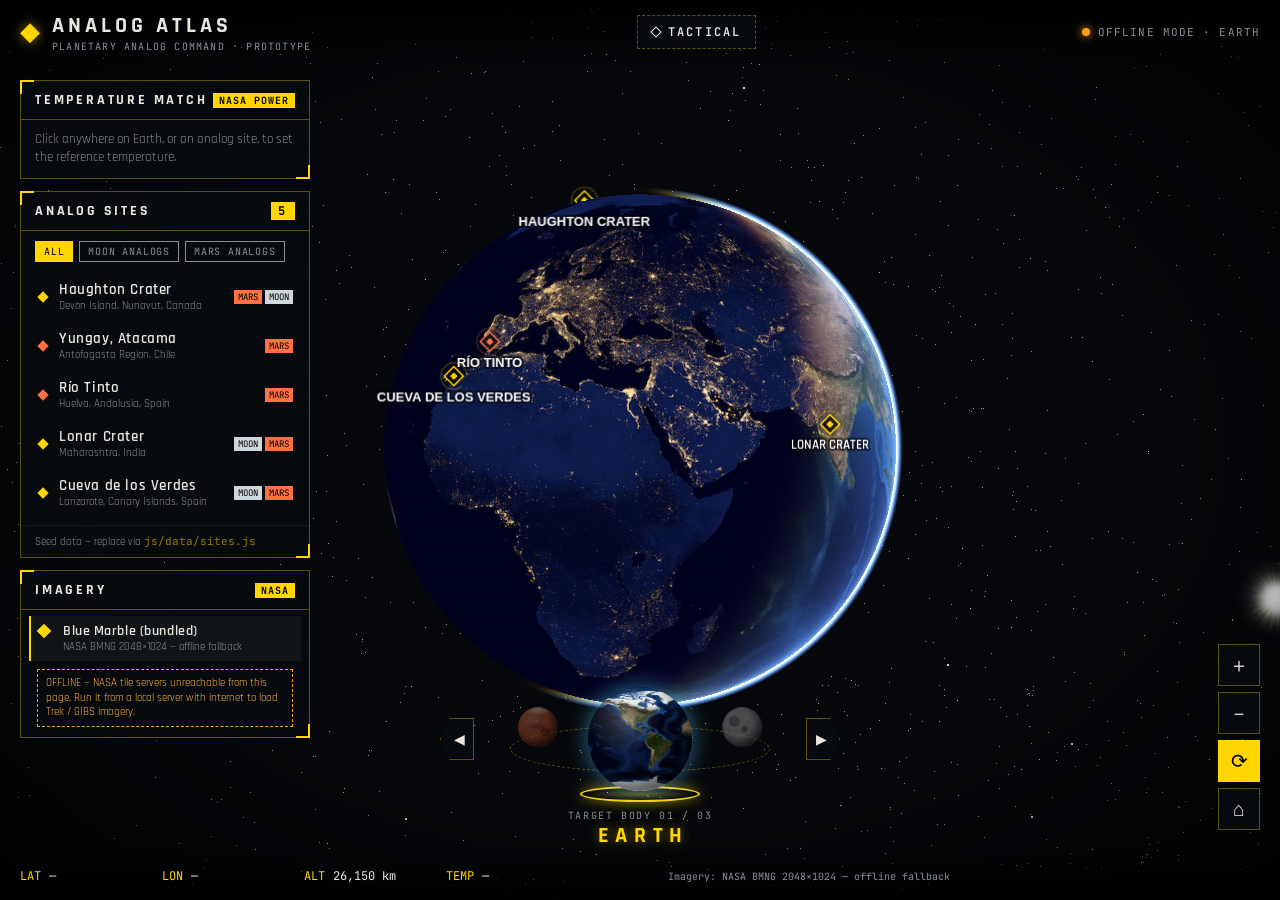
==== analog-atlas/analog-atlas/index.html @ 78165d8e "Merge teammate's planet carousel (Graphical_Elements) into main Co-Authored-By: Claude Opus 5.5 <nor" ====
<!DOCTYPE html>
<html lang="en">
<head>
  <meta charset="utf-8">
  <meta name="viewport" content="width=device-width, initial-scale=1">
  <title>Analog Atlas — Planetary Analog Command</title>
  <link rel="preconnect" href="https://fonts.googleapis.com">
  <link href="https://fonts.googleapis.com/css2?family=Rajdhani:wght@500;600;700&family=JetBrains+Mono:wght@400;600&display=swap" rel="stylesheet">
  <link rel="stylesheet" href="css/style.css">
</head>
<body>
  <!-- WorldWind draws into this canvas. Everything else is HUD layered on top. -->
  <canvas id="globe-canvas">Your browser does not support WebGL.</canvas>
  <div class="scanlines" aria-hidden="true"></div>
  <div class="vignette" aria-hidden="true"></div>
  <div class="scan-sweep" aria-hidden="true"></div>

  <header class="hud-top">
    <div class="brand">
      <span class="brand-mark" aria-hidden="true">◆</span>
      <div>
        <div class="brand-title">ANALOG ATLAS</div>
        <div class="brand-sub">PLANETARY ANALOG COMMAND · PROTOTYPE</div>
      </div>
    </div>
    <div class="top-center">
      <button class="mode-toggle" id="btn-tactical" aria-pressed="false" title="Toggle Tactical view (T)">
        <span class="mode-dot"></span>TACTICAL
      </button>
    </div>
    <div class="status" id="status">
      <span class="status-dot"></span><span id="status-text">INITIALISING…</span>
    </div>
  </header>

  <div class="left-col">
    <aside class="panel temp-panel" id="temp-panel" aria-live="polite">
      <div class="panel-head"><span>TEMPERATURE MATCH</span><span class="src-tag">NASA POWER</span></div>
      <div class="temp-body" id="temp-body"></div>
    </aside>
    <aside class="panel site-panel" id="site-list-panel">
      <div class="panel-head">
        <span id="site-list-title">ANALOG SITES</span><span class="count" id="site-count">0</span>
      </div>
      <div class="filter-row" id="filter-row"></div>
      <ul class="site-list" id="site-list"></ul>
      <div class="panel-foot">Seed data — replace via <code>js/data/sites.js</code></div>
    </aside>
    <aside class="panel imagery-panel" id="imagery-panel">
      <div class="panel-head"><span>IMAGERY</span><span class="src-tag">NASA</span></div>
      <div class="imagery-list" id="imagery-list"></div>
    </aside>
  </div>

  <!-- Planet select carousel (built by ui.renderBodyTabs) -->
  <nav class="planet-select" id="planet-select" aria-label="Planetary body"></nav>

  <aside class="hud-right panel hidden" id="site-detail" aria-live="polite"></aside>

  <div class="hud-controls" role="toolbar" aria-label="Globe controls">
    <button class="ctl" id="btn-zoom-in" title="Zoom in (+)">＋</button>
    <button class="ctl" id="btn-zoom-out" title="Zoom out (−)">－</button>
    <button class="ctl" id="btn-rotate" title="Toggle auto-rotate (R)" aria-pressed="true">⟳</button>
    <button class="ctl" id="btn-reset" title="Reset view (H)">⌂</button>
  </div>

  <footer class="hud-bottom">
    <div class="readout"><span class="lbl">LAT</span><span id="ro-lat">—</span></div>
    <div class="readout"><span class="lbl">LON</span><span id="ro-lon">—</span></div>
    <div class="readout"><span class="lbl">ALT</span><span id="ro-alt">—</span></div>
    <div class="readout readout-temp"><span class="lbl">TEMP</span><span id="ro-temp">—</span></div>
    <div class="hint">CLICK EARTH = SET TEMPERATURE · DRAG SPIN · SCROLL ZOOM · Q/E · 1/2/3 BODY · T TACTICAL</div>
    <div class="credit" id="credit"></div>
  </footer>

  <!-- NASA WebWorldWind, built locally from github.com/NASAWorldWind/WebWorldWind -->
  <script src="lib/worldwind.min.js"></script>
  <script type="module" src="js/main.js"></script>
</body>
</html>
---- analog-atlas/analog-atlas/css/style.css ----
/* Analog Atlas — tactical "mission select" HUD theme */
:root {
  --bg: #05070a;
  --panel: rgba(8, 12, 16, 0.78);
  --panel-edge: rgba(255, 214, 0, 0.35);
  --accent: #ffd600;          /* primary hazard yellow */
  --accent-dim: rgba(255, 214, 0, 0.55);
  --text: #e8e6df;
  --muted: #8b8f94;
  --earth: #4fc3f7;
  --moon: #cfd8dc;
  --mars: #ff7043;
  --danger: #ff3b30;
  --font-ui: "Rajdhani", system-ui, sans-serif;
  --font-mono: "JetBrains Mono", ui-monospace, monospace;
}

* { box-sizing: border-box; }
html, body { margin: 0; height: 100%; overflow: hidden; background: var(--bg); color: var(--text); font-family: var(--font-ui); }

#globe-canvas { position: fixed; inset: 0; width: 100vw; height: 100vh; display: block; cursor: grab; }
#globe-canvas:active { cursor: grabbing; }

/* Atmospheric overlays — pointer-events off so the globe stays interactive */
.scanlines, .vignette { position: fixed; inset: 0; pointer-events: none; }
.scanlines { background: repeating-linear-gradient(to bottom, rgba(255,255,255,0.025) 0 1px, transparent 1px 3px); mix-blend-mode: overlay; }
.vignette { background: radial-gradient(ellipse at center, transparent 55%, rgba(0,0,0,0.65) 100%); }

/* ---------- Top bar ---------- */
.hud-top {
  position: fixed; top: 0; left: 0; right: 0; height: 64px;
  display: flex; align-items: center; justify-content: space-between; gap: 16px;
  padding: 0 20px;
  background: linear-gradient(to bottom, rgba(0,0,0,0.85), rgba(0,0,0,0));
  pointer-events: none;
}
.hud-top > * { pointer-events: auto; }
.brand { display: flex; align-items: center; gap: 12px; }
.brand-mark { color: var(--accent); font-size: 26px; text-shadow: 0 0 12px var(--accent-dim); }
.brand-title { font-weight: 700; font-size: 22px; letter-spacing: 0.18em; }
.brand-sub { font-family: var(--font-mono); font-size: 10px; color: var(--muted); letter-spacing: 0.12em; }

/* ---------- Planet select carousel ---------- */
.planet-select {
  position: fixed; left: 50%; bottom: 50px; transform: translateX(-50%);
  width: 400px; height: 176px; pointer-events: none; user-select: none;
}
.ps-stage { position: absolute; left: 0; right: 0; top: 0; height: 130px; }
/* the ring planets travel on, seen at an angle */
.ps-orbit {
  position: absolute; left: 50%; top: 58%; width: 260px; height: 46px; transform: translate(-50%, -50%);
  border: 1px dashed var(--panel-edge); border-radius: 50%;
}
/* landing pad under the front planet */
.ps-pad {
  position: absolute; left: 50%; top: 92%; width: 120px; height: 16px; transform: translate(-50%, -50%);
  border-radius: 50%; border: 2px solid var(--accent);
  background: radial-gradient(ellipse, color-mix(in srgb, var(--accent) 35%, transparent), transparent 70%);
  box-shadow: 0 0 14px var(--accent-dim); transition: border-color .4s, box-shadow .4s;
}
.ps-planet {
  position: absolute; left: 50%; top: 50%; width: 104px; height: 104px; padding: 0;
  border: 0; background: none; border-radius: 50%; cursor: pointer; pointer-events: auto;
  will-change: transform;
}
.ps-planet.front { cursor: default; }
.ps-planet:focus-visible { outline: 2px solid var(--accent); outline-offset: 6px; }
.ps-sphere {
  position: absolute; inset: 0; border-radius: 50%; overflow: hidden; display: block;
  background: var(--base, #444);
  box-shadow: inset -10px -12px 26px rgba(0,0,0,0.75), inset 4px 4px 10px rgba(255,255,255,0.12);
  transition: box-shadow .4s;
}
.ps-planet.front .ps-sphere { box-shadow: inset -10px -12px 26px rgba(0,0,0,0.75), 0 0 22px var(--accent-dim); }
.ps-planet[data-body="earth"].front .ps-sphere { box-shadow: inset -10px -12px 26px rgba(0,0,0,0.7), 0 0 22px rgba(79,195,247,0.55); }
.ps-planet:not(.front):hover .ps-sphere { box-shadow: inset -10px -12px 26px rgba(0,0,0,0.75), 0 0 0 3px var(--accent); }

/* surface strip holds two copies of the map; sliding it by half loops forever */
.ps-surface {
  position: absolute; top: 0; left: 0; height: 100%; width: 400%; display: flex;
  animation: ps-spin 48s linear infinite;
}
.ps-surface img { height: 100%; flex: none; display: block; }
.ps-surface.failed img { display: none; }
@keyframes ps-spin { to { transform: translateX(-50%); } }
/* no imagery (offline Moon/Mars): procedural craters / dark regions */
.ps-surface.procedural, .ps-surface.failed { animation: none; width: 100%; }
.ps-planet[data-body="moon"] .ps-surface.procedural, .ps-planet[data-body="moon"] .ps-surface.failed {
  background:
    radial-gradient(circle at 30% 35%, rgba(40,40,44,0.55) 0 14%, transparent 15%),
    radial-gradient(circle at 55% 55%, rgba(40,40,44,0.45) 0 10%, transparent 11%),
    radial-gradient(circle at 62% 28%, rgba(255,255,255,0.18) 0 5%, transparent 6%),
    radial-gradient(circle at 40% 72%, rgba(255,255,255,0.15) 0 4%, transparent 5%),
    #9a9c9e;
}
.ps-planet[data-body="mars"] .ps-surface.procedural, .ps-planet[data-body="mars"] .ps-surface.failed {
  background:
    radial-gradient(ellipse 40% 14% at 50% 6%, rgba(255,240,230,0.7), transparent 100%),
    radial-gradient(ellipse 30% 10% at 45% 48%, rgba(60,20,10,0.55), transparent 100%),
    radial-gradient(circle at 68% 62%, rgba(70,25,12,0.45) 0 12%, transparent 13%),
    #b5532e;
}
/* terminator shading + highlight on top of the map */
.ps-shade {
  position: absolute; inset: 0; border-radius: 50%; display: block; pointer-events: none;
  background:
    radial-gradient(circle at 34% 30%, rgba(255,255,255,0.22), transparent 38%),
    radial-gradient(circle at 38% 36%, transparent 42%, rgba(0,0,0,0.55) 68%, rgba(0,0,0,0.9) 100%);
}

.ps-arrow {
  position: absolute; top: 44px; width: 34px; height: 42px; pointer-events: auto; cursor: pointer;
  font-size: 14px; color: var(--text); background: var(--panel); border: 1px solid var(--panel-edge);
  transition: background .15s, color .15s, border-color .15s;
}
.ps-arrow.prev { left: 0; clip-path: polygon(10px 0, 100% 0, 100% 100%, 10px 100%, 0 50%); padding-left: 10px; }
.ps-arrow.next { right: 0; clip-path: polygon(0 0, calc(100% - 10px) 0, 100% 50%, calc(100% - 10px) 100%, 0 100%); padding-right: 10px; }
.ps-arrow:hover { background: var(--accent); color: #000; border-color: var(--accent); }
.ps-arrow:active { transform: scale(0.94); }

.ps-label { position: absolute; left: 0; right: 0; bottom: 0; text-align: center; display: flex; flex-direction: column; }
.ps-kicker { font-family: var(--font-mono); font-size: 10px; letter-spacing: 0.16em; color: var(--muted); }
.ps-name { font-weight: 700; font-size: 22px; letter-spacing: 0.3em; padding-left: 0.3em; color: var(--accent); text-shadow: 0 0 12px var(--accent-dim); transition: color .4s; }
@media (prefers-reduced-motion: reduce) { .ps-surface { animation: none; } }

.status { font-family: var(--font-mono); font-size: 11px; letter-spacing: 0.1em; color: var(--muted); display: flex; align-items: center; gap: 8px; }
.status-dot { width: 8px; height: 8px; border-radius: 50%; background: var(--accent); box-shadow: 0 0 8px var(--accent); animation: pulse 1.6s infinite; }
.status.ready .status-dot { background: #4cd964; box-shadow: 0 0 8px #4cd964; }
.status.error .status-dot { background: var(--danger); box-shadow: 0 0 8px var(--danger); animation: none; }
@keyframes pulse { 50% { opacity: 0.3; } }

/* ---------- Panels ---------- */
.panel {
  position: fixed; background: var(--panel); border: 1px solid var(--panel-edge);
  backdrop-filter: blur(6px); -webkit-backdrop-filter: blur(6px);
}
.panel::before { /* corner brackets */
  content: ""; position: absolute; inset: -1px; pointer-events: none;
  background:
    linear-gradient(var(--accent),var(--accent)) top left/14px 2px no-repeat,
    linear-gradient(var(--accent),var(--accent)) top left/2px 14px no-repeat,
    linear-gradient(var(--accent),var(--accent)) bottom right/14px 2px no-repeat,
    linear-gradient(var(--accent),var(--accent)) bottom right/2px 14px no-repeat;
}
.hidden { display: none !important; }

.panel-head {
  display: flex; justify-content: space-between; align-items: center;
  padding: 10px 14px; font-weight: 700; letter-spacing: 0.2em; font-size: 14px;
  border-bottom: 1px solid var(--panel-edge);
}
.count { font-family: var(--font-mono); color: #000; background: var(--accent); padding: 1px 7px; font-size: 12px; }
.panel-foot { padding: 8px 14px; font-size: 11px; color: var(--muted); border-top: 1px solid rgba(255,255,255,0.06); }
.panel-foot code { font-family: var(--font-mono); color: var(--accent-dim); }

.left-col { position: fixed; top: 80px; left: 20px; bottom: 60px; width: 290px; display: flex; flex-direction: column; gap: 12px; pointer-events: none; }
.left-col .panel { position: relative; pointer-events: auto; }
.site-panel { display: flex; flex-direction: column; min-height: 0; flex: 0 1 auto; }
.imagery-panel { flex: 0 0 auto; }
.filter-row { display: flex; gap: 6px; padding: 10px 14px 4px; flex-wrap: wrap; }
.chip {
  font-family: var(--font-mono); font-size: 10px; letter-spacing: 0.08em; text-transform: uppercase;
  padding: 3px 8px; border: 1px solid currentColor; background: transparent; color: var(--muted); cursor: pointer;
}
.chip[aria-pressed="true"] { color: #000; }
.chip[data-target="moon"][aria-pressed="true"] { background: var(--moon); border-color: var(--moon); }
.chip[data-target="mars"][aria-pressed="true"] { background: var(--mars); border-color: var(--mars); }
.chip[data-target="all"][aria-pressed="true"]  { background: var(--accent); border-color: var(--accent); }

.site-list { list-style: none; margin: 0; padding: 6px 8px 8px; overflow-y: auto; flex: 1; }
.site-item {
  display: grid; grid-template-columns: 10px 1fr auto; gap: 10px; align-items: center;
  padding: 8px 8px; cursor: pointer; border-left: 2px solid transparent;
}
.site-item:hover, .site-item.active { background: rgba(255,214,0,0.08); border-left-color: var(--accent); }
.site-item .pip { width: 8px; height: 8px; transform: rotate(45deg); }
.site-item .name { font-weight: 600; font-size: 15px; letter-spacing: 0.04em; }
.site-item .region { font-size: 11px; color: var(--muted); }
.site-item .tags { display: flex; gap: 3px; }
.tag { font-family: var(--font-mono); font-size: 9px; padding: 1px 4px; color: #000; }
.tag.moon { background: var(--moon); }
.tag.mars { background: var(--mars); }

/* ---------- Detail panel (mission briefing) ---------- */
.hud-right { top: 80px; right: 20px; width: 340px; max-height: calc(100vh - 170px); overflow-y: auto; }
.brief-head { padding: 14px 16px 10px; border-bottom: 1px solid var(--panel-edge); position: relative; }
.brief-kicker { font-family: var(--font-mono); font-size: 10px; color: var(--accent); letter-spacing: 0.15em; }
.brief-title { font-size: 24px; font-weight: 700; letter-spacing: 0.06em; margin: 2px 0; }
.brief-region { color: var(--muted); font-size: 13px; }
.brief-close { position: absolute; top: 10px; right: 10px; background: none; border: 1px solid var(--panel-edge); color: var(--text); width: 26px; height: 26px; cursor: pointer; }
.brief-close:hover { border-color: var(--accent); color: var(--accent); }
.brief-body { padding: 12px 16px 16px; font-size: 14px; line-height: 1.45; }
.brief-body h4 { margin: 14px 0 6px; font-size: 12px; letter-spacing: 0.2em; color: var(--accent); }
.coords { font-family: var(--font-mono); font-size: 12px; color: var(--muted); }
.score-row { display: grid; grid-template-columns: 90px 1fr 34px; gap: 8px; align-items: center; margin: 5px 0; font-size: 12px; }
.score-bar { height: 6px; background: rgba(255,255,255,0.08); position: relative; }
.score-bar > span { position: absolute; inset: 0 auto 0 0; background: var(--accent); }
.score-val { font-family: var(--font-mono); text-align: right; color: var(--muted); }
.placeholder-note { margin-top: 14px; padding: 8px 10px; border: 1px dashed var(--panel-edge); font-size: 12px; color: var(--muted); }
/* (reserved) */ .deploy {
  margin-top: 14px; width: 100%; padding: 10px; font-family: var(--font-ui); font-weight: 700; letter-spacing: 0.2em;
  background: var(--accent); color: #000; border: none; cursor: not-allowed; opacity: .6;
  clip-path: polygon(12px 0, 100% 0, calc(100% - 12px) 100%, 0 100%);
}

/* ---------- Controls & bottom bar ---------- */
.hud-controls { position: fixed; right: 20px; bottom: 70px; display: flex; flex-direction: column; gap: 6px; }
.ctl {
  width: 42px; height: 42px; font-size: 20px; color: var(--text);
  background: var(--panel); border: 1px solid var(--panel-edge); cursor: pointer;
}
.ctl:hover { border-color: var(--accent); color: var(--accent); }
.ctl[aria-pressed="true"] { background: var(--accent); color: #000; border-color: var(--accent); }

.hud-bottom {
  position: fixed; left: 0; right: 0; bottom: 0; height: 48px; padding: 0 20px;
  display: flex; align-items: center; gap: 22px;
  background: linear-gradient(to top, rgba(0,0,0,0.85), rgba(0,0,0,0));
  font-family: var(--font-mono); font-size: 12px; pointer-events: none;
}
.readout { display: flex; gap: 8px; min-width: 120px; }
.readout .lbl { color: var(--accent); }
.hint { color: var(--muted); font-size: 10px; letter-spacing: 0.08em; margin-left: auto; }
.credit { color: var(--muted); font-size: 10px; }

@media (max-width: 820px) {
  .left-col { width: calc(100vw - 40px); top: auto; max-height: 38vh; }
  .imagery-panel { display: none; }
  .hud-right { width: calc(100vw - 40px); top: 72px; max-height: 45vh; }
  .hud-controls { bottom: calc(30vh + 72px); }
  .brand-sub, .hint, .credit, .status { display: none; }
  .planet-select { bottom: auto; top: 54px; transform: translateX(-50%) scale(0.72); transform-origin: top center; }
}

/* Keep zoom controls clear of the briefing panel when it is open */
.hud-right:not(.hidden) ~ .hud-controls { right: 376px; }
@media (max-width: 820px) { .hud-right:not(.hidden) ~ .hud-controls { right: 20px; } }

/* ---------- Status variants ---------- */
.status.warn .status-dot { background: #ff9f0a; box-shadow: 0 0 8px #ff9f0a; animation: none; }

/* ---------- Body theming: accent shifts per planet ---------- */
body[data-body="moon"] { --accent: #e3e8ea; --accent-dim: rgba(227,232,234,0.55); --panel-edge: rgba(227,232,234,0.35); }
body[data-body="mars"] { --accent: #ff7043; --accent-dim: rgba(255,112,67,0.55); --panel-edge: rgba(255,112,67,0.4); }

.filter-note { font-family: var(--font-mono); font-size: 10px; color: var(--muted); letter-spacing: 0.06em; }
.tag.target { background: #4fc3f7; }
.site-list .empty { color: var(--muted); font-size: 13px; padding: 10px; }

/* ---------- Imagery selector ---------- */
.src-tag { font-family: var(--font-mono); font-size: 10px; color: #000; background: var(--accent); padding: 1px 6px; letter-spacing: 0.1em; }
.imagery-list { padding: 6px 8px 8px; display: flex; flex-direction: column; gap: 2px; }
.layer-opt {
  display: grid; grid-template-columns: 14px 1fr; gap: 10px; align-items: start; text-align: left;
  background: none; border: 0; border-left: 2px solid transparent; color: var(--text);
  padding: 6px 8px; cursor: pointer; font-family: var(--font-ui);
}
.layer-opt:hover { background: rgba(255,255,255,0.05); }
.layer-opt.active { border-left-color: var(--accent); background: rgba(255,255,255,0.04); }
.layer-opt .radio { width: 10px; height: 10px; margin-top: 4px; border: 1.5px solid var(--muted); transform: rotate(45deg); }
.layer-opt.active .radio { background: var(--accent); border-color: var(--accent); }
.layer-name { font-weight: 600; font-size: 14px; letter-spacing: 0.04em; }
.layer-note { font-size: 11px; color: var(--muted); line-height: 1.3; }
.layer-opt.offline { cursor: default; }
.layer-warn { margin: 6px 8px 2px; padding: 6px 8px; border: 1px dashed #ff9f0a; color: #ffb340; font-size: 11px; line-height: 1.35; }

/* ---------- Cross-planet jump links ---------- */
.jumps { display: flex; flex-direction: column; gap: 6px; }
.jump {
  display: grid; grid-template-columns: auto 1fr auto; gap: 10px; align-items: center; text-align: left;
  background: rgba(255,255,255,0.04); border: 1px solid var(--panel-edge); color: var(--text);
  padding: 8px 10px; cursor: pointer; font-family: var(--font-ui);
  clip-path: polygon(8px 0, 100% 0, calc(100% - 8px) 100%, 0 100%);
}
.jump:hover { background: var(--accent); color: #000; }
.jump-body { font-family: var(--font-mono); font-size: 10px; letter-spacing: 0.12em; }
.jump-name { font-weight: 700; font-size: 15px; letter-spacing: 0.04em; }
.brief-body a { color: var(--accent); }

/* ---------- Tactical view ---------- */
.top-center { display: flex; align-items: center; gap: 14px; }
.mode-toggle {
  display: flex; align-items: center; gap: 8px;
  font-family: var(--font-mono); font-size: 12px; letter-spacing: 0.18em; font-weight: 600;
  color: var(--text); background: var(--panel); border: 1px dashed var(--panel-edge);
  padding: 8px 14px; cursor: pointer;
}
.mode-toggle:hover { border-color: var(--accent); color: var(--accent); }
.mode-toggle .mode-dot { width: 8px; height: 8px; border: 1.5px solid currentColor; transform: rotate(45deg); }
.mode-toggle[aria-pressed="true"] { background: var(--accent); color: #000; border-style: solid; border-color: var(--accent); }
.mode-toggle[aria-pressed="true"] .mode-dot { background: #000; border-color: #000; }

/* slow horizontal scan sweep + heavier scanlines while Tactical is on */
.scan-sweep { position: fixed; inset: 0; pointer-events: none; opacity: 0; transition: opacity .4s; overflow: hidden; }
.scan-sweep::before {
  content: ""; position: absolute; left: 0; right: 0; height: 18vh; top: -20vh;
  background: linear-gradient(to bottom, transparent, color-mix(in srgb, var(--accent) 9%, transparent) 70%, color-mix(in srgb, var(--accent) 22%, transparent) 99%, transparent);
  animation: sweep 7s linear infinite;
}
@keyframes sweep { to { transform: translateY(125vh); } }
body.tactical .scan-sweep { opacity: 1; }
body.tactical .scanlines { background: repeating-linear-gradient(to bottom, rgba(255,255,255,0.04) 0 1px, transparent 1px 3px); }
body.tactical .vignette { background: radial-gradient(ellipse at center, transparent 45%, rgba(0,0,0,0.8) 100%); }
@media (prefers-reduced-motion: reduce) { .scan-sweep::before { animation: none; } }
@media (max-width: 820px) { .mode-toggle { padding: 6px 8px; font-size: 10px; } }

/* ---------- Temperature match panel ---------- */
.left-col { overflow-y: auto; scrollbar-width: thin; }
.temp-panel { flex: 0 0 auto; }
.site-panel { min-height: 150px; }
.temp-body { padding: 10px 14px 12px; display: flex; flex-direction: column; gap: 8px; font-size: 13px; }
.temp-hint { color: var(--muted); font-size: 13px; line-height: 1.4; }
.temp-hint.err { color: #ff8a80; }
.temp-ref { position: relative; padding-right: 28px; }
.temp-ref-name { font-weight: 700; font-size: 16px; letter-spacing: 0.05em; }
.temp-clear { position: absolute; top: 0; right: 0; width: 22px; height: 22px; background: none; border: 1px solid var(--panel-edge); color: var(--text); cursor: pointer; font-size: 11px; }
.temp-clear:hover { border-color: var(--accent); color: var(--accent); }
.temp-vals { display: grid; grid-template-columns: repeat(3, 1fr); gap: 4px; }
.temp-vals > div { padding: 4px 6px; border: 1px solid rgba(255,255,255,0.08); }
.temp-vals > div.on { border-color: var(--accent); background: rgba(255,255,255,0.05); }
.temp-vals span { display: block; font-family: var(--font-mono); font-size: 9px; color: var(--muted); letter-spacing: 0.12em; }
.temp-vals b { font-family: var(--font-mono); font-size: 13px; font-weight: 600; }
.temp-row { display: grid; grid-template-columns: 88px 1fr; align-items: center; gap: 8px; }
.temp-lbl { font-family: var(--font-mono); font-size: 10px; color: var(--muted); letter-spacing: 0.1em; }
.temp-lbl b { color: var(--text); font-weight: 600; }
.temp-chips { display: flex; gap: 4px; }
.temp-chips .chip[aria-pressed="true"], #temp-grid[aria-pressed="true"] { background: var(--accent); border-color: var(--accent); color: #000; }
.temp-row input[type=range] { width: 100%; accent-color: var(--accent); margin: 0; }
.temp-legend { height: 10px; background: linear-gradient(90deg, #d73027, #fc8d59, #fee08b, #91cf60, #1a9850); }
.temp-ticks { display: flex; justify-content: space-between; font-family: var(--font-mono); font-size: 9px; color: var(--muted); margin-top: 2px; }
.temp-jumps { margin-top: 2px; }
.temp-summary { font-family: var(--font-mono); font-size: 11px; line-height: 1.5; color: var(--muted); padding: 6px 8px; border: 1px solid rgba(255,255,255,0.08); }
.temp-summary b { color: var(--text); }
.temp-note { font-size: 11px; color: var(--muted); line-height: 1.35; }
.temp-note code { font-family: var(--font-mono); color: var(--accent-dim); }
.readout-temp { min-width: 200px; }

/* keep the bottom bar on one line */
.hint { white-space: nowrap; }
.credit { white-space: nowrap; overflow: hidden; text-overflow: ellipsis; max-width: 42vw; }
@media (max-width: 1280px) { .hint { display: none; } }
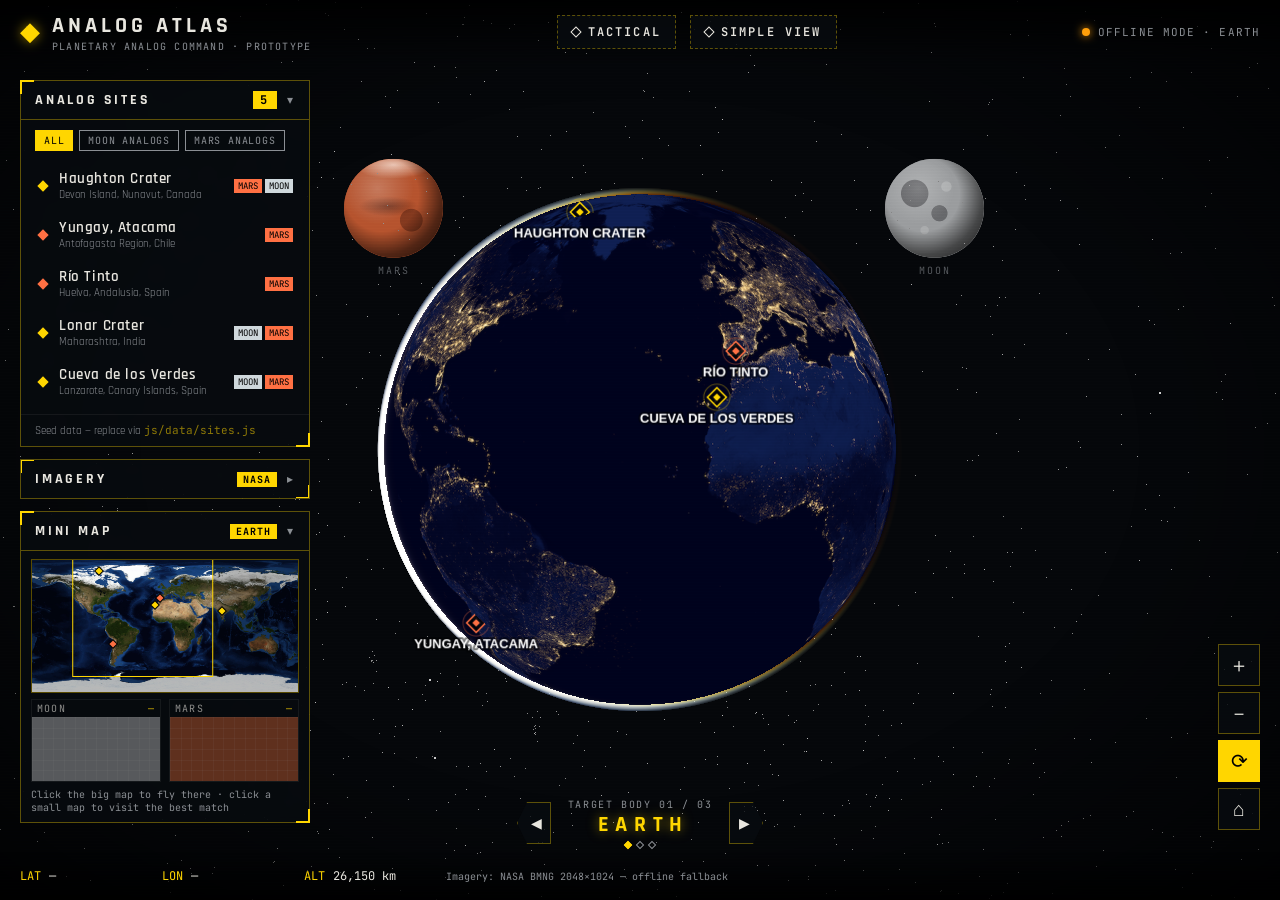
==== commit 374b5920: "Carousel Change and general updates" ====
--- a/analog-atlas/analog-atlas/index.html
+++ b/analog-atlas/analog-atlas/index.html
@@ -9,6 +9,8 @@
   <link rel="stylesheet" href="css/style.css">
 </head>
 <body>
+  <!-- Other planets hang here, behind the transparent globe canvas (js/space.js). -->
+  <div class="space" id="space" aria-hidden="true"></div>
   <!-- WorldWind draws into this canvas. Everything else is HUD layered on top. -->
   <canvas id="globe-canvas">Your browser does not support WebGL.</canvas>
   <div class="scanlines" aria-hidden="true"></div>
@@ -27,6 +29,9 @@
       <button class="mode-toggle" id="btn-tactical" aria-pressed="false" title="Toggle Tactical view (T)">
         <span class="mode-dot"></span>TACTICAL
       </button>
+      <button class="mode-toggle" id="btn-detail" aria-pressed="false" title="Switch between a simple overview and full technical detail (D)">
+        <span class="mode-dot"></span><span class="mode-label">SIMPLE VIEW</span>
+      </button>
     </div>
     <div class="status" id="status">
       <span class="status-dot"></span><span id="status-text">INITIALISING…</span>
@@ -34,10 +39,6 @@
   </header>
 
   <div class="left-col">
-    <aside class="panel temp-panel" id="temp-panel" aria-live="polite">
-      <div class="panel-head"><span>TEMPERATURE MATCH</span><span class="src-tag">NASA POWER</span></div>
-      <div class="temp-body" id="temp-body"></div>
-    </aside>
     <aside class="panel site-panel" id="site-list-panel">
       <div class="panel-head">
         <span id="site-list-title">ANALOG SITES</span><span class="count" id="site-count">0</span>
@@ -50,9 +51,10 @@
       <div class="panel-head"><span>IMAGERY</span><span class="src-tag">NASA</span></div>
       <div class="imagery-list" id="imagery-list"></div>
     </aside>
+    <aside class="panel minimap-panel" id="minimap" aria-label="Mini map"></aside>
   </div>
 
-  <!-- Planet select carousel (built by ui.renderBodyTabs) -->
+  <!-- Planet selector (built by ui.renderBodyTabs) -->
   <nav class="planet-select" id="planet-select" aria-label="Planetary body"></nav>
 
   <aside class="hud-right panel hidden" id="site-detail" aria-live="polite"></aside>
@@ -68,8 +70,7 @@
     <div class="readout"><span class="lbl">LAT</span><span id="ro-lat">—</span></div>
     <div class="readout"><span class="lbl">LON</span><span id="ro-lon">—</span></div>
     <div class="readout"><span class="lbl">ALT</span><span id="ro-alt">—</span></div>
-    <div class="readout readout-temp"><span class="lbl">TEMP</span><span id="ro-temp">—</span></div>
-    <div class="hint">CLICK EARTH = SET TEMPERATURE · DRAG SPIN · SCROLL ZOOM · Q/E · 1/2/3 BODY · T TACTICAL</div>
+    <div class="hint">CLICK GROUND PROBE · V SCALE · D DETAIL · DRAG SPIN · SCROLL ZOOM · Q/E · 1/2/3 BODY · T TACTICAL</div>
     <div class="credit" id="credit"></div>
   </footer>
 
--- a/analog-atlas/analog-atlas/css/style.css
+++ b/analog-atlas/analog-atlas/css/style.css
@@ -40,52 +40,58 @@
 .brand-title { font-weight: 700; font-size: 22px; letter-spacing: 0.18em; }
 .brand-sub { font-family: var(--font-mono); font-size: 10px; color: var(--muted); letter-spacing: 0.12em; }
 
-/* ---------- Planet select carousel ---------- */
+/* ---------- Planet selector (bottom centre) ---------- */
 .planet-select {
-  position: fixed; left: 50%; bottom: 50px; transform: translateX(-50%);
-  width: 400px; height: 176px; pointer-events: none; user-select: none;
-}
-.ps-stage { position: absolute; left: 0; right: 0; top: 0; height: 130px; }
-/* the ring planets travel on, seen at an angle */
-.ps-orbit {
-  position: absolute; left: 50%; top: 58%; width: 260px; height: 46px; transform: translate(-50%, -50%);
-  border: 1px dashed var(--panel-edge); border-radius: 50%;
-}
-/* landing pad under the front planet */
-.ps-pad {
-  position: absolute; left: 50%; top: 92%; width: 120px; height: 16px; transform: translate(-50%, -50%);
-  border-radius: 50%; border: 2px solid var(--accent);
-  background: radial-gradient(ellipse, color-mix(in srgb, var(--accent) 35%, transparent), transparent 70%);
-  box-shadow: 0 0 14px var(--accent-dim); transition: border-color .4s, box-shadow .4s;
-}
-.ps-planet {
-  position: absolute; left: 50%; top: 50%; width: 104px; height: 104px; padding: 0;
-  border: 0; background: none; border-radius: 50%; cursor: pointer; pointer-events: auto;
-  will-change: transform;
-}
-.ps-planet.front { cursor: default; }
-.ps-planet:focus-visible { outline: 2px solid var(--accent); outline-offset: 6px; }
-.ps-sphere {
-  position: absolute; inset: 0; border-radius: 50%; overflow: hidden; display: block;
+  position: fixed; left: 50%; bottom: 52px; transform: translateX(-50%);
+  display: flex; align-items: center; gap: 14px; user-select: none;
+}
+.ps-arrow {
+  width: 34px; height: 42px; cursor: pointer;
+  font-size: 14px; color: var(--text); background: var(--panel); border: 1px solid var(--panel-edge);
+  transition: background .15s, color .15s, border-color .15s;
+}
+.ps-arrow.prev { clip-path: polygon(10px 0, 100% 0, 100% 100%, 10px 100%, 0 50%); padding-left: 10px; }
+.ps-arrow.next { clip-path: polygon(0 0, calc(100% - 10px) 0, 100% 50%, calc(100% - 10px) 100%, 0 100%); padding-right: 10px; }
+.ps-arrow:hover { background: var(--accent); color: #000; border-color: var(--accent); }
+.ps-arrow:active { transform: scale(0.94); }
+.ps-label { min-width: 150px; text-align: center; display: flex; flex-direction: column; align-items: center; }
+.ps-kicker { font-family: var(--font-mono); font-size: 10px; letter-spacing: 0.16em; color: var(--muted); }
+.ps-name { font-weight: 700; font-size: 22px; letter-spacing: 0.3em; padding-left: 0.3em; color: var(--accent); text-shadow: 0 0 12px var(--accent-dim); transition: color .4s; }
+.ps-pips { display: flex; gap: 6px; margin-top: 3px; }
+.ps-pips i { width: 6px; height: 6px; transform: rotate(45deg); border: 1px solid var(--muted); }
+.ps-pips i.on { background: var(--accent); border-color: var(--accent); }
+
+/* ---------- Space backdrop: other planets behind the globe ---------- */
+.space { position: fixed; inset: 0; overflow: hidden; pointer-events: none; }
+.space-planet { position: absolute; left: 0; top: 0; will-change: transform, width; }
+.space-planet .sphere { position: absolute; inset: 0; transition: box-shadow .3s; }
+.space-planet.hover .sphere { box-shadow: inset -10px -12px 26px rgba(0,0,0,0.75), 0 0 0 2px var(--accent), 0 0 24px var(--accent-dim); }
+.space-name {
+  position: absolute; left: 50%; top: calc(100% + 6px); transform: translateX(-50%);
+  font-family: var(--font-mono); font-size: 10px; letter-spacing: 0.2em; color: var(--muted);
+  white-space: nowrap; opacity: 0.6; transition: opacity .2s, color .2s;
+}
+.space-planet.hover .space-name { opacity: 1; color: var(--accent); }
+.space-planet.front .space-name { opacity: 0; }
+
+/* ---------- Planet art (spheres + flat maps), see js/planet-art.js ---------- */
+.sphere {
+  border-radius: 50%; overflow: hidden; display: block;
   background: var(--base, #444);
   box-shadow: inset -10px -12px 26px rgba(0,0,0,0.75), inset 4px 4px 10px rgba(255,255,255,0.12);
-  transition: box-shadow .4s;
-}
-.ps-planet.front .ps-sphere { box-shadow: inset -10px -12px 26px rgba(0,0,0,0.75), 0 0 22px var(--accent-dim); }
-.ps-planet[data-body="earth"].front .ps-sphere { box-shadow: inset -10px -12px 26px rgba(0,0,0,0.7), 0 0 22px rgba(79,195,247,0.55); }
-.ps-planet:not(.front):hover .ps-sphere { box-shadow: inset -10px -12px 26px rgba(0,0,0,0.75), 0 0 0 3px var(--accent); }
-
+}
+.sphere[data-body="earth"] { box-shadow: inset -10px -12px 26px rgba(0,0,0,0.7), 0 0 18px rgba(79,195,247,0.35); }
 /* surface strip holds two copies of the map; sliding it by half loops forever */
-.ps-surface {
+.sphere-surface {
   position: absolute; top: 0; left: 0; height: 100%; width: 400%; display: flex;
-  animation: ps-spin 48s linear infinite;
-}
-.ps-surface img { height: 100%; flex: none; display: block; }
-.ps-surface.failed img { display: none; }
-@keyframes ps-spin { to { transform: translateX(-50%); } }
+  animation: sphere-spin 60s linear infinite;
+}
+.sphere-surface img, .flatmap img { height: 100%; flex: none; display: block; }
+.sphere-surface.failed img, .flatmap.failed img { display: none; }
+@keyframes sphere-spin { to { transform: translateX(-50%); } }
+.sphere-surface.procedural, .sphere-surface.failed { animation: none; width: 100%; }
 /* no imagery (offline Moon/Mars): procedural craters / dark regions */
-.ps-surface.procedural, .ps-surface.failed { animation: none; width: 100%; }
-.ps-planet[data-body="moon"] .ps-surface.procedural, .ps-planet[data-body="moon"] .ps-surface.failed {
+.sphere[data-body="moon"] .sphere-surface.procedural, .sphere[data-body="moon"] .sphere-surface.failed {
   background:
     radial-gradient(circle at 30% 35%, rgba(40,40,44,0.55) 0 14%, transparent 15%),
     radial-gradient(circle at 55% 55%, rgba(40,40,44,0.45) 0 10%, transparent 11%),
@@ -93,7 +99,7 @@
     radial-gradient(circle at 40% 72%, rgba(255,255,255,0.15) 0 4%, transparent 5%),
     #9a9c9e;
 }
-.ps-planet[data-body="mars"] .ps-surface.procedural, .ps-planet[data-body="mars"] .ps-surface.failed {
+.sphere[data-body="mars"] .sphere-surface.procedural, .sphere[data-body="mars"] .sphere-surface.failed {
   background:
     radial-gradient(ellipse 40% 14% at 50% 6%, rgba(255,240,230,0.7), transparent 100%),
     radial-gradient(ellipse 30% 10% at 45% 48%, rgba(60,20,10,0.55), transparent 100%),
@@ -101,27 +107,128 @@
     #b5532e;
 }
 /* terminator shading + highlight on top of the map */
-.ps-shade {
+.sphere-shade {
   position: absolute; inset: 0; border-radius: 50%; display: block; pointer-events: none;
   background:
     radial-gradient(circle at 34% 30%, rgba(255,255,255,0.22), transparent 38%),
     radial-gradient(circle at 38% 36%, transparent 42%, rgba(0,0,0,0.55) 68%, rgba(0,0,0,0.9) 100%);
 }
-
-.ps-arrow {
-  position: absolute; top: 44px; width: 34px; height: 42px; pointer-events: auto; cursor: pointer;
-  font-size: 14px; color: var(--text); background: var(--panel); border: 1px solid var(--panel-edge);
-  transition: background .15s, color .15s, border-color .15s;
-}
-.ps-arrow.prev { left: 0; clip-path: polygon(10px 0, 100% 0, 100% 100%, 10px 100%, 0 50%); padding-left: 10px; }
-.ps-arrow.next { right: 0; clip-path: polygon(0 0, calc(100% - 10px) 0, 100% 50%, calc(100% - 10px) 100%, 0 100%); padding-right: 10px; }
-.ps-arrow:hover { background: var(--accent); color: #000; border-color: var(--accent); }
-.ps-arrow:active { transform: scale(0.94); }
-
-.ps-label { position: absolute; left: 0; right: 0; bottom: 0; text-align: center; display: flex; flex-direction: column; }
-.ps-kicker { font-family: var(--font-mono); font-size: 10px; letter-spacing: 0.16em; color: var(--muted); }
-.ps-name { font-weight: 700; font-size: 22px; letter-spacing: 0.3em; padding-left: 0.3em; color: var(--accent); text-shadow: 0 0 12px var(--accent-dim); transition: color .4s; }
-@media (prefers-reduced-motion: reduce) { .ps-surface { animation: none; } }
+.flatmap { position: absolute; inset: 0; display: flex; background: var(--base, #333); }
+.flatmap.procedural, .flatmap.failed {
+  background:
+    repeating-linear-gradient(to right, rgba(255,255,255,0.07) 0 1px, transparent 1px 8.333%),
+    repeating-linear-gradient(to bottom, rgba(255,255,255,0.07) 0 1px, transparent 1px 16.666%),
+    var(--base, #333);
+}
+@media (prefers-reduced-motion: reduce) { .sphere-surface { animation: none; } }
+
+/* ---------- Mini map ---------- */
+.minimap-panel { flex: 0 0 auto; }
+.mm-map { position: relative; aspect-ratio: 2 / 1; overflow: hidden; background: #000; }
+.mm-main { margin: 8px 10px 6px; cursor: crosshair; border: 1px solid var(--panel-edge); }
+.mm-view {
+  position: absolute; transform: translate(-50%, -50%); border: 1.5px solid var(--accent);
+  box-shadow: 0 0 0 999px rgba(0,0,0,0.28); pointer-events: none; min-width: 6px; min-height: 6px;
+}
+.mm-sites i { position: absolute; width: 5px; height: 5px; transform: translate(-50%, -50%) rotate(45deg); box-shadow: 0 0 0 1px #000; }
+.mm-pin { position: absolute; transform: translate(-50%, -50%); pointer-events: none; }
+.mm-pin.probe { width: 13px; height: 13px; border: 2px solid var(--accent); border-radius: 50%; box-shadow: 0 0 6px var(--accent), 0 0 0 1px #000; }
+.mm-pin.probe::before, .mm-pin.probe::after { content: ""; position: absolute; background: var(--accent); }
+.mm-pin.probe::before { left: 50%; top: -6px; bottom: -6px; width: 1.5px; transform: translateX(-50%); }
+.mm-pin.probe::after { top: 50%; left: -6px; right: -6px; height: 1.5px; transform: translateY(-50%); }
+.mm-pin.match { width: 10px; height: 10px; background: #4fc3f7; transform: translate(-50%, -50%) rotate(45deg); box-shadow: 0 0 0 1.5px #000, 0 0 8px #4fc3f7; animation: pulse 1.6s infinite; }
+.mm-row { display: grid; grid-template-columns: 1fr 1fr; gap: 8px; padding: 0 10px 6px; }
+.mm-small { padding: 0; border: 1px solid rgba(255,255,255,0.1); background: none; color: var(--text); cursor: pointer; text-align: left; font-family: var(--font-ui); }
+.mm-small:hover:not(.empty) { border-color: var(--accent); }
+.mm-small.empty { cursor: default; opacity: 0.6; }
+.mm-cap { display: flex; justify-content: space-between; padding: 2px 5px; font-family: var(--font-mono); font-size: 10px; letter-spacing: 0.12em; }
+.mm-score { color: var(--accent); font-weight: 600; }
+.mm-foot { padding: 0 10px 8px; font-size: 10px; color: var(--muted); font-family: var(--font-mono); }
+
+/* ---------- Probe panel ---------- */
+.sim { font-family: var(--font-mono); font-size: 8px; letter-spacing: 0.08em; color: #ff9f0a; border: 1px solid #ff9f0a; padding: 0 3px; margin-left: 6px; vertical-align: middle; }
+.sim.big { font-size: 9px; margin-left: 8px; }
+.seg { display: grid; grid-template-columns: 1fr 1fr; border: 1px solid var(--panel-edge); margin-bottom: 12px; }
+.seg button {
+  font-family: var(--font-ui); font-weight: 700; letter-spacing: 0.2em; font-size: 13px;
+  padding: 7px; background: none; border: 0; color: var(--muted); cursor: pointer;
+}
+.seg button[aria-checked="true"] { background: var(--accent); color: #000; }
+.seg button:hover:not([aria-checked="true"]) { color: var(--text); background: rgba(255,255,255,0.05); }
+.score-cards { display: flex; flex-direction: column; gap: 8px; }
+.score-card { padding: 8px 10px; background: rgba(255,255,255,0.03); border-left: 2px solid var(--tc); }
+.score-top { display: grid; grid-template-columns: 64px 1fr; gap: 12px; align-items: center; }
+.score-card[data-target="earth"] { --tc: var(--earth); }
+.score-card[data-target="moon"] { --tc: var(--moon); }
+.score-card[data-target="mars"] { --tc: var(--mars); }
+.tier { display: inline-block; font-family: var(--font-mono); font-size: 10px; letter-spacing: 0.1em; padding: 1px 6px; margin: 2px 0 4px; text-transform: uppercase; }
+.tier.strong { background: #4cd964; color: #000; }
+.tier.partial { background: #ffcc00; color: #000; }
+.tier.weak { border: 1px solid #ff8a80; color: #ff8a80; }
+.score-summary { font-size: 12px; line-height: 1.35; color: var(--text); }
+.score-card .sec { margin-top: 6px; }
+.why-head { margin: 0 0 6px; font-size: 13px; }
+.why { margin: 0 0 6px; padding-left: 0; list-style: none; font-size: 12px; line-height: 1.35; }
+.why li { position: relative; padding-left: 16px; margin-bottom: 4px; }
+.why.good li::before { content: "✓"; position: absolute; left: 0; color: #4cd964; }
+.why.gap li::before { content: "✕"; position: absolute; left: 0; color: #ff8a80; }
+.scale-note { margin: -6px 0 10px; font-size: 12px; color: var(--muted); }
+.key { font-family: var(--font-mono); font-size: 10px; border: 1px solid var(--muted); padding: 0 4px; margin-left: 4px; }
+.hint-line { font-size: 11px; color: var(--muted); margin: 6px 0 0; }
+.metric-table.facts td { white-space: normal; font-size: 11px; }
+.metric-table.facts td:first-child { color: var(--muted); }
+
+/* collapsible sections inside panels */
+details.sec { border-top: 1px solid rgba(255,255,255,0.08); margin-top: 12px; }
+details.sec > summary {
+  cursor: pointer; list-style: none; padding: 8px 0 4px; font-size: 12px; letter-spacing: 0.2em; font-weight: 700; color: var(--accent);
+  display: flex; justify-content: space-between; align-items: center;
+}
+details.sec > summary::-webkit-details-marker { display: none; }
+details.sec > summary::after { content: "SHOW ▸"; font-family: var(--font-mono); font-size: 9px; letter-spacing: 0.1em; color: var(--muted); font-weight: 400; }
+details.sec[open] > summary::after { content: "HIDE ▾"; }
+details.sec > summary:hover::after { color: var(--accent); }
+.score-card details.sec { border-top-color: rgba(255,255,255,0.05); }
+.score-card details.sec > summary { font-size: 11px; color: var(--text); letter-spacing: 0.14em; }
+
+/* collapsible HUD panels */
+.collapse-btn { margin-left: 8px; background: none; border: 0; color: var(--muted); cursor: pointer; font-size: 12px; padding: 0 2px; }
+.collapse-btn:hover { color: var(--accent); }
+.left-col .panel-head { cursor: pointer; }
+.panel-head > span:first-child { margin-right: auto; }
+.panel.collapsed > :not(.panel-head) { display: none !important; }
+.panel.collapsed > .panel-head { border-bottom: 0; }
+.panel.collapsed { flex: 0 0 auto !important; min-height: 0 !important; overflow: hidden !important; }
+body.simple .detail-only { display: none; }
+.dial {
+  width: 64px; height: 64px; border-radius: 50%; display: grid; place-items: center;
+  background: radial-gradient(closest-side, #0b0f14 78%, transparent 80% 100%), conic-gradient(var(--tc) calc(var(--p) * 1%), rgba(255,255,255,0.1) 0);
+}
+.dial span { font-family: var(--font-mono); font-weight: 600; font-size: 18px; }
+.dial small { font-size: 10px; color: var(--muted); }
+.score-target { font-weight: 700; letter-spacing: 0.18em; font-size: 14px; color: var(--tc); }
+.score-info .coords { font-size: 11px; margin: 2px 0 6px; }
+.mini-btn {
+  font-family: var(--font-mono); font-size: 10px; letter-spacing: 0.12em; padding: 4px 8px; cursor: pointer;
+  background: none; color: var(--text); border: 1px solid var(--panel-edge);
+}
+.mini-btn:hover { background: var(--accent); color: #000; border-color: var(--accent); }
+.mini-btn.wide { width: 100%; margin-top: 10px; padding: 7px; }
+.metric-table { width: 100%; border-collapse: collapse; font-size: 12px; table-layout: fixed; }
+.metric-table td { overflow: hidden; text-overflow: ellipsis; }
+.metric-table:not(.small) th:first-child { width: 40%; }
+.metric-table:not(.small) th:nth-child(2) { width: 24%; }
+.metric-table th { text-align: left; font-family: var(--font-mono); font-size: 9px; letter-spacing: 0.12em; color: var(--muted); font-weight: 400; padding: 2px 4px; }
+.metric-table td { padding: 4px; border-top: 1px solid rgba(255,255,255,0.05); white-space: nowrap; }
+.metric-table .num { text-align: right; font-family: var(--font-mono); }
+.metric-table.small td { white-space: normal; font-size: 10px; color: var(--muted); }
+.metric-table.small td:first-child { color: var(--text); }
+.mbar { height: 6px; background: rgba(255,255,255,0.08); position: relative; }
+.mbar > span { position: absolute; inset: 0 auto 0 0; }
+.mbar > span { background: var(--tc, var(--accent)); }
+.sources { margin-top: 12px; }
+.sources summary { cursor: pointer; font-size: 12px; letter-spacing: 0.2em; color: var(--accent); font-weight: 700; margin-bottom: 6px; }
+.placeholder-note code { font-family: var(--font-mono); color: var(--accent-dim); }
 
 .status { font-family: var(--font-mono); font-size: 11px; letter-spacing: 0.1em; color: var(--muted); display: flex; align-items: center; gap: 8px; }
 .status-dot { width: 8px; height: 8px; border-radius: 50%; background: var(--accent); box-shadow: 0 0 8px var(--accent); animation: pulse 1.6s infinite; }
@@ -156,7 +263,9 @@
 .left-col { position: fixed; top: 80px; left: 20px; bottom: 60px; width: 290px; display: flex; flex-direction: column; gap: 12px; pointer-events: none; }
 .left-col .panel { position: relative; pointer-events: auto; }
 .site-panel { display: flex; flex-direction: column; min-height: 0; flex: 0 1 auto; }
-.imagery-panel { flex: 0 0 auto; }
+.site-panel { min-height: 150px; }
+.imagery-panel { flex: 0 1 auto; min-height: 90px; overflow: hidden auto; }
+.hud-right { overflow-x: hidden; }
 .filter-row { display: flex; gap: 6px; padding: 10px 14px 4px; flex-wrap: wrap; }
 .chip {
   font-family: var(--font-mono); font-size: 10px; letter-spacing: 0.08em; text-transform: uppercase;
@@ -229,7 +338,8 @@
   .hud-right { width: calc(100vw - 40px); top: 72px; max-height: 45vh; }
   .hud-controls { bottom: calc(30vh + 72px); }
   .brand-sub, .hint, .credit, .status { display: none; }
-  .planet-select { bottom: auto; top: 54px; transform: translateX(-50%) scale(0.72); transform-origin: top center; }
+  .planet-select { bottom: auto; top: 54px; transform: translateX(-50%) scale(0.8); transform-origin: top center; }
+  .minimap-panel { display: none; }
 }
 
 /* Keep zoom controls clear of the briefing panel when it is open */
@@ -304,37 +414,6 @@
 @media (prefers-reduced-motion: reduce) { .scan-sweep::before { animation: none; } }
 @media (max-width: 820px) { .mode-toggle { padding: 6px 8px; font-size: 10px; } }
 
-/* ---------- Temperature match panel ---------- */
-.left-col { overflow-y: auto; scrollbar-width: thin; }
-.temp-panel { flex: 0 0 auto; }
-.site-panel { min-height: 150px; }
-.temp-body { padding: 10px 14px 12px; display: flex; flex-direction: column; gap: 8px; font-size: 13px; }
-.temp-hint { color: var(--muted); font-size: 13px; line-height: 1.4; }
-.temp-hint.err { color: #ff8a80; }
-.temp-ref { position: relative; padding-right: 28px; }
-.temp-ref-name { font-weight: 700; font-size: 16px; letter-spacing: 0.05em; }
-.temp-clear { position: absolute; top: 0; right: 0; width: 22px; height: 22px; background: none; border: 1px solid var(--panel-edge); color: var(--text); cursor: pointer; font-size: 11px; }
-.temp-clear:hover { border-color: var(--accent); color: var(--accent); }
-.temp-vals { display: grid; grid-template-columns: repeat(3, 1fr); gap: 4px; }
-.temp-vals > div { padding: 4px 6px; border: 1px solid rgba(255,255,255,0.08); }
-.temp-vals > div.on { border-color: var(--accent); background: rgba(255,255,255,0.05); }
-.temp-vals span { display: block; font-family: var(--font-mono); font-size: 9px; color: var(--muted); letter-spacing: 0.12em; }
-.temp-vals b { font-family: var(--font-mono); font-size: 13px; font-weight: 600; }
-.temp-row { display: grid; grid-template-columns: 88px 1fr; align-items: center; gap: 8px; }
-.temp-lbl { font-family: var(--font-mono); font-size: 10px; color: var(--muted); letter-spacing: 0.1em; }
-.temp-lbl b { color: var(--text); font-weight: 600; }
-.temp-chips { display: flex; gap: 4px; }
-.temp-chips .chip[aria-pressed="true"], #temp-grid[aria-pressed="true"] { background: var(--accent); border-color: var(--accent); color: #000; }
-.temp-row input[type=range] { width: 100%; accent-color: var(--accent); margin: 0; }
-.temp-legend { height: 10px; background: linear-gradient(90deg, #d73027, #fc8d59, #fee08b, #91cf60, #1a9850); }
-.temp-ticks { display: flex; justify-content: space-between; font-family: var(--font-mono); font-size: 9px; color: var(--muted); margin-top: 2px; }
-.temp-jumps { margin-top: 2px; }
-.temp-summary { font-family: var(--font-mono); font-size: 11px; line-height: 1.5; color: var(--muted); padding: 6px 8px; border: 1px solid rgba(255,255,255,0.08); }
-.temp-summary b { color: var(--text); }
-.temp-note { font-size: 11px; color: var(--muted); line-height: 1.35; }
-.temp-note code { font-family: var(--font-mono); color: var(--accent-dim); }
-.readout-temp { min-width: 200px; }
-
 /* keep the bottom bar on one line */
 .hint { white-space: nowrap; }
 .credit { white-space: nowrap; overflow: hidden; text-overflow: ellipsis; max-width: 42vw; }
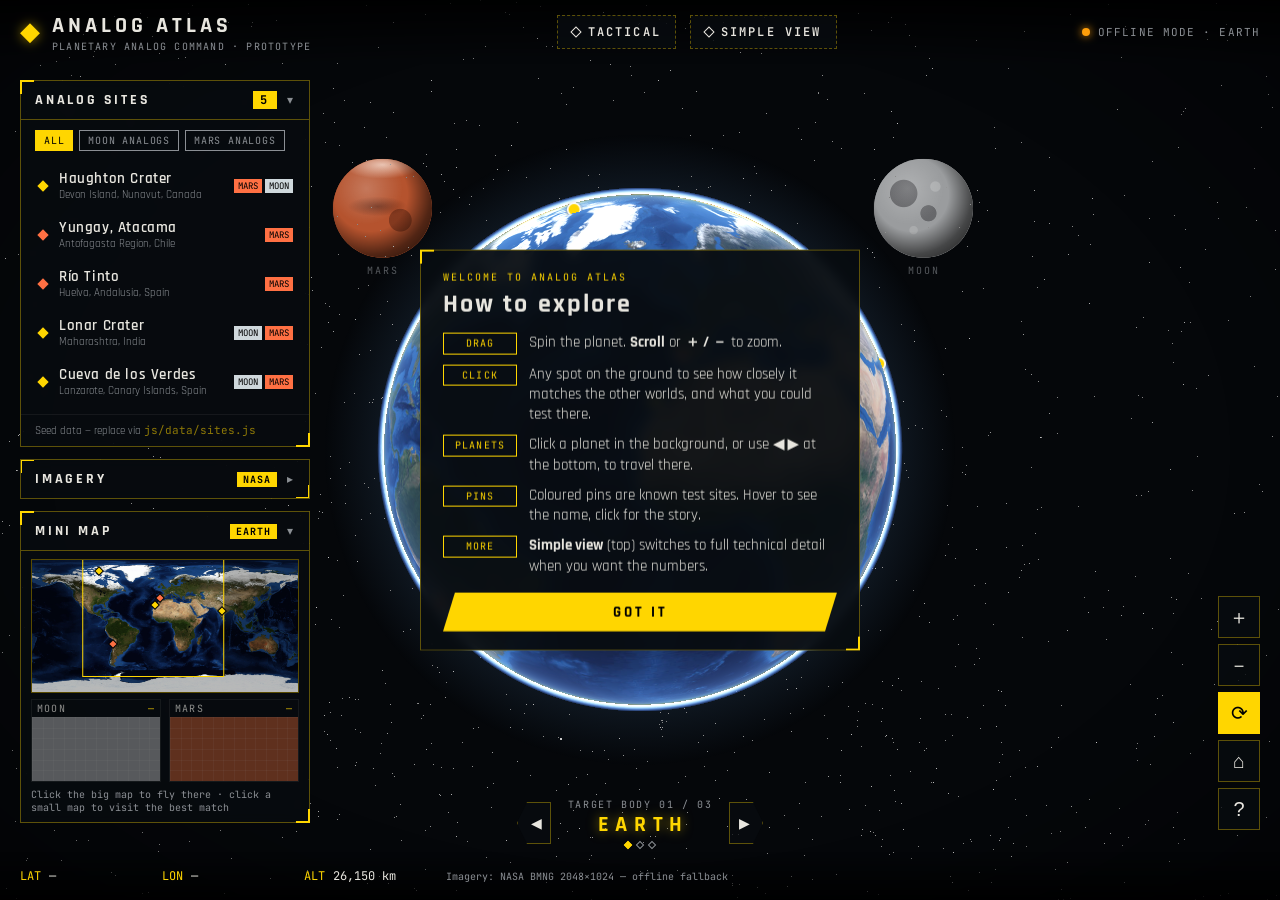
==== commit 23476fe6: "UI Tweaks" ====
--- a/analog-atlas/analog-atlas/index.html
+++ b/analog-atlas/analog-atlas/index.html
@@ -64,7 +64,10 @@
     <button class="ctl" id="btn-zoom-out" title="Zoom out (−)">－</button>
     <button class="ctl" id="btn-rotate" title="Toggle auto-rotate (R)" aria-pressed="true">⟳</button>
     <button class="ctl" id="btn-reset" title="Reset view (H)">⌂</button>
+    <button class="ctl" id="btn-help" title="How to explore (?)">?</button>
   </div>
+
+  <div class="help-card panel hidden" id="help-card" role="dialog" aria-labelledby="help-title"></div>
 
   <footer class="hud-bottom">
     <div class="readout"><span class="lbl">LAT</span><span id="ro-lat">—</span></div>
--- a/analog-atlas/analog-atlas/css/style.css
+++ b/analog-atlas/analog-atlas/css/style.css
@@ -404,13 +404,13 @@
 .scan-sweep { position: fixed; inset: 0; pointer-events: none; opacity: 0; transition: opacity .4s; overflow: hidden; }
 .scan-sweep::before {
   content: ""; position: absolute; left: 0; right: 0; height: 18vh; top: -20vh;
-  background: linear-gradient(to bottom, transparent, color-mix(in srgb, var(--accent) 9%, transparent) 70%, color-mix(in srgb, var(--accent) 22%, transparent) 99%, transparent);
+  background: linear-gradient(to bottom, transparent, color-mix(in srgb, var(--accent) 7%, transparent) 70%, color-mix(in srgb, var(--accent) 17%, transparent) 99%, transparent);
   animation: sweep 7s linear infinite;
 }
 @keyframes sweep { to { transform: translateY(125vh); } }
 body.tactical .scan-sweep { opacity: 1; }
-body.tactical .scanlines { background: repeating-linear-gradient(to bottom, rgba(255,255,255,0.04) 0 1px, transparent 1px 3px); }
-body.tactical .vignette { background: radial-gradient(ellipse at center, transparent 45%, rgba(0,0,0,0.8) 100%); }
+body.tactical .scanlines { background: repeating-linear-gradient(to bottom, rgba(255,255,255,0.032) 0 1px, transparent 1px 3px); }
+body.tactical .vignette { background: radial-gradient(ellipse at center, transparent 48%, rgba(0,0,0,0.7) 100%); }
 @media (prefers-reduced-motion: reduce) { .scan-sweep::before { animation: none; } }
 @media (max-width: 820px) { .mode-toggle { padding: 6px 8px; font-size: 10px; } }
 
@@ -418,3 +418,41 @@
 .hint { white-space: nowrap; }
 .credit { white-space: nowrap; overflow: hidden; text-overflow: ellipsis; max-width: 42vw; }
 @media (max-width: 1280px) { .hint { display: none; } }
+
+/* ---------- Simple view: cleaner globe ---------- */
+body.simple .scanlines { display: none; }
+body.simple:not(.tactical) .vignette { background: radial-gradient(ellipse at center, transparent 65%, rgba(0,0,0,0.4) 100%); }
+/* soft halo behind the current globe (positioned by js/space.js) */
+.globe-glow { position: absolute; left: 0; top: 0; border-radius: 50%; pointer-events: none; opacity: 0; transition: opacity .5s; display: none; --glow: 120,170,230; }
+body.simple:not(.tactical) .globe-glow { display: block; }
+.globe-glow { background: radial-gradient(circle, rgba(var(--glow),0.42) 36%, rgba(var(--glow),0.16) 48%, rgba(var(--glow),0) 70%); }
+.globe-glow[data-body="earth"] { --glow: 110,175,240; }
+.globe-glow[data-body="moon"] { --glow: 210,218,226; }
+.globe-glow[data-body="mars"] { --glow: 240,130,80; }
+
+/* ---------- "How to explore" card ---------- */
+.help-card {
+  left: 50%; top: 50%; transform: translate(-50%, -50%); width: min(440px, calc(100vw - 32px));
+  padding: 20px 22px 18px; z-index: 50; background: rgba(8,12,16,0.94);
+}
+.help-kicker { font-family: var(--font-mono); font-size: 10px; letter-spacing: 0.2em; color: var(--accent); }
+.help-card h2 { margin: 4px 0 12px; font-size: 26px; letter-spacing: 0.08em; }
+.help-list { list-style: none; margin: 0 0 16px; padding: 0; display: flex; flex-direction: column; gap: 10px; }
+.help-list li { display: grid; grid-template-columns: 74px 1fr; gap: 12px; align-items: baseline; font-size: 15px; line-height: 1.35; }
+.help-key { font-family: var(--font-mono); font-size: 10px; letter-spacing: 0.12em; text-align: center; padding: 3px 0; border: 1px solid var(--accent); color: var(--accent); }
+.help-ok {
+  width: 100%; padding: 10px; font-family: var(--font-ui); font-weight: 700; font-size: 15px; letter-spacing: 0.2em; cursor: pointer;
+  background: var(--accent); color: #000; border: 0; clip-path: polygon(12px 0, 100% 0, calc(100% - 12px) 100%, 0 100%);
+}
+
+/* ---------- Background planets as rotating 3-D globes (js/planet-art.js → PlanetGlobe) ---------- */
+.globe3d { position: absolute; inset: 0; display: block; border-radius: 50%; transition: box-shadow .3s; }
+.globe3d > canvas { position: absolute; inset: 0; width: 100%; height: 100%; display: none; }
+.globe3d.ready > canvas { display: block; }
+.globe3d.ready > .sphere { display: none; }
+.globe3d > .sphere { position: absolute; inset: 0; }
+/* thin blue atmosphere rim, like WorldWind's Earth atmosphere */
+.globe3d[data-body="earth"].ready { box-shadow: 0 0 0 1px rgba(160,205,255,0.55), 0 0 10px 2px rgba(120,180,255,0.55), 0 0 26px 6px rgba(90,150,255,0.25); }
+.space-planet.hover .globe3d { box-shadow: 0 0 0 2px var(--accent), 0 0 24px var(--accent-dim); }
+/* no Earth atmosphere rim on the background globe in Tactical (the Tactical globe hides its atmosphere) */
+.globe3d.tactical[data-body="earth"].ready { box-shadow: none; }
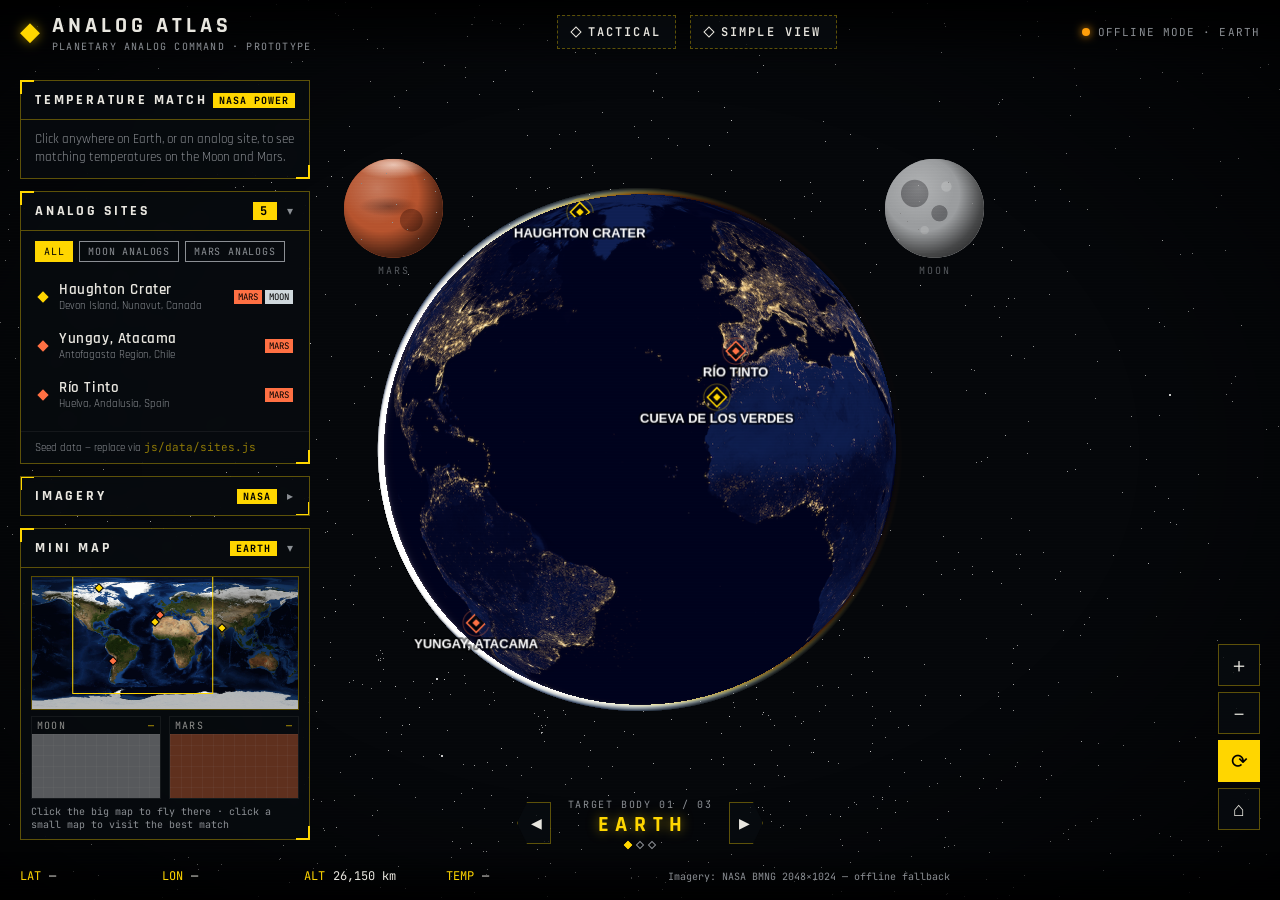
==== commit 18e842e9: "update the main so it works in reverse" ====
--- a/analog-atlas/analog-atlas/index.html
+++ b/analog-atlas/analog-atlas/index.html
@@ -39,6 +39,10 @@
   </header>
 
   <div class="left-col">
+    <aside class="panel temp-panel" id="temp-panel" aria-live="polite">
+      <div class="panel-head"><span>TEMPERATURE MATCH</span><span class="src-tag">NASA POWER</span></div>
+      <div class="temp-body" id="temp-body"></div>
+    </aside>
     <aside class="panel site-panel" id="site-list-panel">
       <div class="panel-head">
         <span id="site-list-title">ANALOG SITES</span><span class="count" id="site-count">0</span>
@@ -64,16 +68,14 @@
     <button class="ctl" id="btn-zoom-out" title="Zoom out (−)">－</button>
     <button class="ctl" id="btn-rotate" title="Toggle auto-rotate (R)" aria-pressed="true">⟳</button>
     <button class="ctl" id="btn-reset" title="Reset view (H)">⌂</button>
-    <button class="ctl" id="btn-help" title="How to explore (?)">?</button>
   </div>
-
-  <div class="help-card panel hidden" id="help-card" role="dialog" aria-labelledby="help-title"></div>
 
   <footer class="hud-bottom">
     <div class="readout"><span class="lbl">LAT</span><span id="ro-lat">—</span></div>
     <div class="readout"><span class="lbl">LON</span><span id="ro-lon">—</span></div>
     <div class="readout"><span class="lbl">ALT</span><span id="ro-alt">—</span></div>
-    <div class="hint">CLICK GROUND PROBE · V SCALE · D DETAIL · DRAG SPIN · SCROLL ZOOM · Q/E · 1/2/3 BODY · T TACTICAL</div>
+    <div class="readout readout-temp"><span class="lbl">TEMP</span><span id="ro-temp">—</span></div>
+    <div class="hint">CLICK GROUND = PROBE + TEMPERATURE · V SCALE · D DETAIL · DRAG SPIN · SCROLL ZOOM · Q/E · 1/2/3 BODY · T TACTICAL</div>
     <div class="credit" id="credit"></div>
   </footer>
 
--- a/analog-atlas/analog-atlas/css/style.css
+++ b/analog-atlas/analog-atlas/css/style.css
@@ -404,55 +404,51 @@
 .scan-sweep { position: fixed; inset: 0; pointer-events: none; opacity: 0; transition: opacity .4s; overflow: hidden; }
 .scan-sweep::before {
   content: ""; position: absolute; left: 0; right: 0; height: 18vh; top: -20vh;
-  background: linear-gradient(to bottom, transparent, color-mix(in srgb, var(--accent) 7%, transparent) 70%, color-mix(in srgb, var(--accent) 17%, transparent) 99%, transparent);
+  background: linear-gradient(to bottom, transparent, color-mix(in srgb, var(--accent) 9%, transparent) 70%, color-mix(in srgb, var(--accent) 22%, transparent) 99%, transparent);
   animation: sweep 7s linear infinite;
 }
 @keyframes sweep { to { transform: translateY(125vh); } }
 body.tactical .scan-sweep { opacity: 1; }
-body.tactical .scanlines { background: repeating-linear-gradient(to bottom, rgba(255,255,255,0.032) 0 1px, transparent 1px 3px); }
-body.tactical .vignette { background: radial-gradient(ellipse at center, transparent 48%, rgba(0,0,0,0.7) 100%); }
+body.tactical .scanlines { background: repeating-linear-gradient(to bottom, rgba(255,255,255,0.04) 0 1px, transparent 1px 3px); }
+body.tactical .vignette { background: radial-gradient(ellipse at center, transparent 45%, rgba(0,0,0,0.8) 100%); }
 @media (prefers-reduced-motion: reduce) { .scan-sweep::before { animation: none; } }
 @media (max-width: 820px) { .mode-toggle { padding: 6px 8px; font-size: 10px; } }
+
+/* ---------- Temperature match panel ---------- */
+.left-col { overflow-y: auto; scrollbar-width: thin; }
+.temp-panel { flex: 0 0 auto; }
+.site-panel { min-height: 150px; }
+.temp-body { padding: 10px 14px 12px; display: flex; flex-direction: column; gap: 8px; font-size: 13px; }
+.temp-hint { color: var(--muted); font-size: 13px; line-height: 1.4; }
+.temp-hint.err { color: #ff8a80; }
+.temp-ref { position: relative; padding-right: 28px; }
+.temp-ref-name { font-weight: 700; font-size: 16px; letter-spacing: 0.05em; }
+.temp-ref-body { font-family: var(--font-mono); font-size: 9px; letter-spacing: 0.15em; color: var(--accent); }
+.temp-note b { color: inherit; }
+.temp-clear { position: absolute; top: 0; right: 0; width: 22px; height: 22px; background: none; border: 1px solid var(--panel-edge); color: var(--text); cursor: pointer; font-size: 11px; }
+.temp-clear:hover { border-color: var(--accent); color: var(--accent); }
+.temp-vals { display: grid; grid-template-columns: repeat(3, 1fr); gap: 4px; }
+.temp-vals > div { padding: 4px 6px; border: 1px solid rgba(255,255,255,0.08); }
+.temp-vals > div.on { border-color: var(--accent); background: rgba(255,255,255,0.05); }
+.temp-vals span { display: block; font-family: var(--font-mono); font-size: 9px; color: var(--muted); letter-spacing: 0.12em; }
+.temp-vals b { font-family: var(--font-mono); font-size: 13px; font-weight: 600; }
+.temp-row { display: grid; grid-template-columns: 88px 1fr; align-items: center; gap: 8px; }
+.temp-lbl { font-family: var(--font-mono); font-size: 10px; color: var(--muted); letter-spacing: 0.1em; }
+.temp-lbl b { color: var(--text); font-weight: 600; }
+.temp-chips { display: flex; gap: 4px; }
+.temp-chips .chip[aria-pressed="true"], #temp-grid[aria-pressed="true"] { background: var(--accent); border-color: var(--accent); color: #000; }
+.temp-row input[type=range] { width: 100%; accent-color: var(--accent); margin: 0; }
+.temp-legend { height: 10px; background: linear-gradient(90deg, #d73027, #fc8d59, #fee08b, #91cf60, #1a9850); }
+.temp-ticks { display: flex; justify-content: space-between; font-family: var(--font-mono); font-size: 9px; color: var(--muted); margin-top: 2px; }
+.temp-jumps { margin-top: 2px; }
+.temp-summary { font-family: var(--font-mono); font-size: 11px; line-height: 1.5; color: var(--muted); padding: 6px 8px; border: 1px solid rgba(255,255,255,0.08); }
+.temp-summary b { color: var(--text); }
+.temp-note { font-size: 11px; color: var(--muted); line-height: 1.35; }
+.temp-note code { font-family: var(--font-mono); color: var(--accent-dim); }
+.temp-note.warn { color: #ffb340; }
+.readout-temp { min-width: 200px; }
 
 /* keep the bottom bar on one line */
 .hint { white-space: nowrap; }
 .credit { white-space: nowrap; overflow: hidden; text-overflow: ellipsis; max-width: 42vw; }
 @media (max-width: 1280px) { .hint { display: none; } }
-
-/* ---------- Simple view: cleaner globe ---------- */
-body.simple .scanlines { display: none; }
-body.simple:not(.tactical) .vignette { background: radial-gradient(ellipse at center, transparent 65%, rgba(0,0,0,0.4) 100%); }
-/* soft halo behind the current globe (positioned by js/space.js) */
-.globe-glow { position: absolute; left: 0; top: 0; border-radius: 50%; pointer-events: none; opacity: 0; transition: opacity .5s; display: none; --glow: 120,170,230; }
-body.simple:not(.tactical) .globe-glow { display: block; }
-.globe-glow { background: radial-gradient(circle, rgba(var(--glow),0.42) 36%, rgba(var(--glow),0.16) 48%, rgba(var(--glow),0) 70%); }
-.globe-glow[data-body="earth"] { --glow: 110,175,240; }
-.globe-glow[data-body="moon"] { --glow: 210,218,226; }
-.globe-glow[data-body="mars"] { --glow: 240,130,80; }
-
-/* ---------- "How to explore" card ---------- */
-.help-card {
-  left: 50%; top: 50%; transform: translate(-50%, -50%); width: min(440px, calc(100vw - 32px));
-  padding: 20px 22px 18px; z-index: 50; background: rgba(8,12,16,0.94);
-}
-.help-kicker { font-family: var(--font-mono); font-size: 10px; letter-spacing: 0.2em; color: var(--accent); }
-.help-card h2 { margin: 4px 0 12px; font-size: 26px; letter-spacing: 0.08em; }
-.help-list { list-style: none; margin: 0 0 16px; padding: 0; display: flex; flex-direction: column; gap: 10px; }
-.help-list li { display: grid; grid-template-columns: 74px 1fr; gap: 12px; align-items: baseline; font-size: 15px; line-height: 1.35; }
-.help-key { font-family: var(--font-mono); font-size: 10px; letter-spacing: 0.12em; text-align: center; padding: 3px 0; border: 1px solid var(--accent); color: var(--accent); }
-.help-ok {
-  width: 100%; padding: 10px; font-family: var(--font-ui); font-weight: 700; font-size: 15px; letter-spacing: 0.2em; cursor: pointer;
-  background: var(--accent); color: #000; border: 0; clip-path: polygon(12px 0, 100% 0, calc(100% - 12px) 100%, 0 100%);
-}
-
-/* ---------- Background planets as rotating 3-D globes (js/planet-art.js → PlanetGlobe) ---------- */
-.globe3d { position: absolute; inset: 0; display: block; border-radius: 50%; transition: box-shadow .3s; }
-.globe3d > canvas { position: absolute; inset: 0; width: 100%; height: 100%; display: none; }
-.globe3d.ready > canvas { display: block; }
-.globe3d.ready > .sphere { display: none; }
-.globe3d > .sphere { position: absolute; inset: 0; }
-/* thin blue atmosphere rim, like WorldWind's Earth atmosphere */
-.globe3d[data-body="earth"].ready { box-shadow: 0 0 0 1px rgba(160,205,255,0.55), 0 0 10px 2px rgba(120,180,255,0.55), 0 0 26px 6px rgba(90,150,255,0.25); }
-.space-planet.hover .globe3d { box-shadow: 0 0 0 2px var(--accent), 0 0 24px var(--accent-dim); }
-/* no Earth atmosphere rim on the background globe in Tactical (the Tactical globe hides its atmosphere) */
-.globe3d.tactical[data-body="earth"].ready { box-shadow: none; }
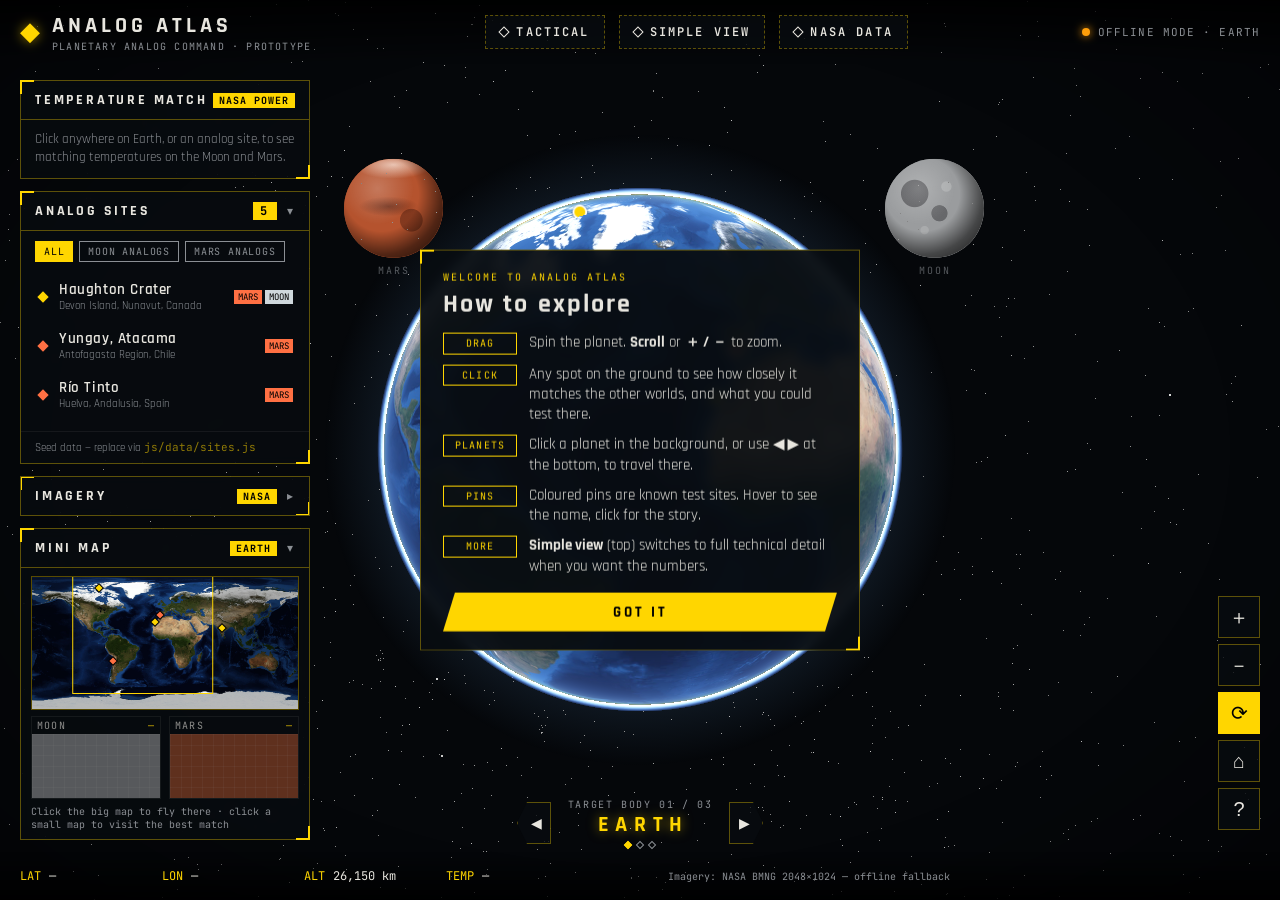
==== commit c7ae31fa: "Merge remote-tracking branch 'origin/Graphical_Elements'" ====
--- a/analog-atlas/analog-atlas/index.html
+++ b/analog-atlas/analog-atlas/index.html
@@ -31,6 +31,9 @@
       </button>
       <button class="mode-toggle" id="btn-detail" aria-pressed="false" title="Switch between a simple overview and full technical detail (D)">
         <span class="mode-dot"></span><span class="mode-label">SIMPLE VIEW</span>
+      </button>
+      <button class="mode-toggle" id="btn-data" aria-pressed="false" title="Browse all the NASA data used (N)">
+        <span class="mode-dot"></span>NASA DATA
       </button>
     </div>
     <div class="status" id="status">
@@ -68,7 +71,18 @@
     <button class="ctl" id="btn-zoom-out" title="Zoom out (−)">－</button>
     <button class="ctl" id="btn-rotate" title="Toggle auto-rotate (R)" aria-pressed="true">⟳</button>
     <button class="ctl" id="btn-reset" title="Reset view (H)">⌂</button>
+    <button class="ctl" id="btn-help" title="How to explore (?)">?</button>
   </div>
+
+  <div class="help-card panel hidden" id="help-card" role="dialog" aria-labelledby="help-title"></div>
+
+  <!-- NASA DATA tab (built by js/datatab.js) -->
+  <section class="panel data-panel hidden" id="data-panel" role="dialog" aria-label="NASA data">
+    <div class="panel-head"><span>NASA DATA</span>
+      <button class="brief-close data-close" id="data-close" aria-label="Close NASA data">✕</button></div>
+    <nav class="data-tabs" id="data-tabs" aria-label="Data sections"></nav>
+    <div class="data-body" id="data-body"></div>
+  </section>
 
   <footer class="hud-bottom">
     <div class="readout"><span class="lbl">LAT</span><span id="ro-lat">—</span></div>
--- a/analog-atlas/analog-atlas/css/style.css
+++ b/analog-atlas/analog-atlas/css/style.css
@@ -404,13 +404,13 @@
 .scan-sweep { position: fixed; inset: 0; pointer-events: none; opacity: 0; transition: opacity .4s; overflow: hidden; }
 .scan-sweep::before {
   content: ""; position: absolute; left: 0; right: 0; height: 18vh; top: -20vh;
-  background: linear-gradient(to bottom, transparent, color-mix(in srgb, var(--accent) 9%, transparent) 70%, color-mix(in srgb, var(--accent) 22%, transparent) 99%, transparent);
+  background: linear-gradient(to bottom, transparent, color-mix(in srgb, var(--accent) 7%, transparent) 70%, color-mix(in srgb, var(--accent) 17%, transparent) 99%, transparent);
   animation: sweep 7s linear infinite;
 }
 @keyframes sweep { to { transform: translateY(125vh); } }
 body.tactical .scan-sweep { opacity: 1; }
-body.tactical .scanlines { background: repeating-linear-gradient(to bottom, rgba(255,255,255,0.04) 0 1px, transparent 1px 3px); }
-body.tactical .vignette { background: radial-gradient(ellipse at center, transparent 45%, rgba(0,0,0,0.8) 100%); }
+body.tactical .scanlines { background: repeating-linear-gradient(to bottom, rgba(255,255,255,0.032) 0 1px, transparent 1px 3px); }
+body.tactical .vignette { background: radial-gradient(ellipse at center, transparent 48%, rgba(0,0,0,0.7) 100%); }
 @media (prefers-reduced-motion: reduce) { .scan-sweep::before { animation: none; } }
 @media (max-width: 820px) { .mode-toggle { padding: 6px 8px; font-size: 10px; } }
 
@@ -452,3 +452,92 @@
 .hint { white-space: nowrap; }
 .credit { white-space: nowrap; overflow: hidden; text-overflow: ellipsis; max-width: 42vw; }
 @media (max-width: 1280px) { .hint { display: none; } }
+
+/* ---------- Simple view: cleaner globe ---------- */
+body.simple .scanlines { display: none; }
+body.simple:not(.tactical) .vignette { background: radial-gradient(ellipse at center, transparent 65%, rgba(0,0,0,0.4) 100%); }
+/* soft halo behind the current globe (positioned by js/space.js) */
+.globe-glow { position: absolute; left: 0; top: 0; border-radius: 50%; pointer-events: none; opacity: 0; transition: opacity .5s; display: none; --glow: 120,170,230; }
+body.simple:not(.tactical) .globe-glow { display: block; }
+.globe-glow { background: radial-gradient(circle, rgba(var(--glow),0.42) 36%, rgba(var(--glow),0.16) 48%, rgba(var(--glow),0) 70%); }
+.globe-glow[data-body="earth"] { --glow: 110,175,240; }
+.globe-glow[data-body="moon"] { --glow: 210,218,226; }
+.globe-glow[data-body="mars"] { --glow: 240,130,80; }
+
+/* ---------- "How to explore" card ---------- */
+.help-card {
+  left: 50%; top: 50%; transform: translate(-50%, -50%); width: min(440px, calc(100vw - 32px));
+  padding: 20px 22px 18px; z-index: 50; background: rgba(8,12,16,0.94);
+}
+.help-kicker { font-family: var(--font-mono); font-size: 10px; letter-spacing: 0.2em; color: var(--accent); }
+.help-card h2 { margin: 4px 0 12px; font-size: 26px; letter-spacing: 0.08em; }
+.help-list { list-style: none; margin: 0 0 16px; padding: 0; display: flex; flex-direction: column; gap: 10px; }
+.help-list li { display: grid; grid-template-columns: 74px 1fr; gap: 12px; align-items: baseline; font-size: 15px; line-height: 1.35; }
+.help-key { font-family: var(--font-mono); font-size: 10px; letter-spacing: 0.12em; text-align: center; padding: 3px 0; border: 1px solid var(--accent); color: var(--accent); }
+.help-ok {
+  width: 100%; padding: 10px; font-family: var(--font-ui); font-weight: 700; font-size: 15px; letter-spacing: 0.2em; cursor: pointer;
+  background: var(--accent); color: #000; border: 0; clip-path: polygon(12px 0, 100% 0, calc(100% - 12px) 100%, 0 100%);
+}
+
+/* ---------- Background planets as rotating 3-D globes (js/planet-art.js → PlanetGlobe) ---------- */
+.globe3d { position: absolute; inset: 0; display: block; border-radius: 50%; transition: box-shadow .3s; }
+.globe3d > canvas { position: absolute; inset: 0; width: 100%; height: 100%; display: none; }
+.globe3d.ready > canvas { display: block; }
+.globe3d.ready > .sphere { display: none; }
+.globe3d > .sphere { position: absolute; inset: 0; }
+/* thin blue atmosphere rim, like WorldWind's Earth atmosphere */
+.globe3d[data-body="earth"].ready { box-shadow: 0 0 0 1px rgba(160,205,255,0.55), 0 0 10px 2px rgba(120,180,255,0.55), 0 0 26px 6px rgba(90,150,255,0.25); }
+.space-planet.hover .globe3d { box-shadow: 0 0 0 2px var(--accent), 0 0 24px var(--accent-dim); }
+/* no Earth atmosphere rim on the background globe in Tactical (the Tactical globe hides its atmosphere) */
+.globe3d.tactical[data-body="earth"].ready { box-shadow: none; }
+
+/* ---------- NASA DATA tab ---------- */
+.data-panel {
+  top: 76px; left: 50%; transform: translateX(-50%); width: min(1040px, calc(100vw - 32px));
+  max-height: calc(100vh - 140px); display: flex; flex-direction: column; z-index: 60;
+  background: rgba(8, 12, 16, 0.95);
+}
+.data-panel .panel-head { position: relative; }
+.data-close { position: static; }
+.data-tabs { display: flex; gap: 4px; padding: 10px 14px 0; border-bottom: 1px solid var(--panel-edge); flex-wrap: wrap; }
+.data-tab {
+  font-family: var(--font-ui); font-weight: 700; font-size: 14px; letter-spacing: 0.14em;
+  background: none; color: var(--muted); border: 1px solid transparent; border-bottom: none;
+  padding: 7px 14px; cursor: pointer;
+}
+.data-tab:hover { color: var(--text); }
+.data-tab[aria-selected="true"] { color: #000; background: var(--accent); }
+.data-body { padding: 12px 16px 18px; overflow-y: auto; font-size: 14px; line-height: 1.45; }
+.data-body h4 { margin: 18px 0 6px; font-size: 12px; letter-spacing: 0.2em; color: var(--accent); }
+.data-body a { color: var(--accent); }
+.data-lead { margin: 0 0 10px; color: var(--muted); }
+.data-sub { color: var(--muted); font-size: 11px; font-weight: 400; letter-spacing: 0; line-height: 1.35; }
+.data-cards { display: grid; grid-template-columns: repeat(3, 1fr); gap: 8px; }
+.data-card {
+  display: flex; flex-direction: column; align-items: flex-start; gap: 2px; text-align: left; cursor: pointer;
+  background: rgba(255,255,255,0.04); border: 1px solid var(--panel-edge); color: var(--text); padding: 10px 12px;
+  font-family: var(--font-ui);
+}
+.data-card:hover { border-color: var(--accent); }
+.data-card-body { font-family: var(--font-mono); font-size: 10px; letter-spacing: 0.15em; color: var(--accent); }
+.data-card-main { font-size: 20px; font-weight: 700; letter-spacing: 0.04em; }
+.data-table { width: 100%; border-collapse: collapse; font-size: 13px; }
+.data-table th { text-align: left; font-family: var(--font-mono); font-size: 10px; letter-spacing: 0.1em; color: var(--muted); font-weight: 600; padding: 4px 6px; border-bottom: 1px solid var(--panel-edge); }
+.data-table td { padding: 6px; border-bottom: 1px solid rgba(255,255,255,0.06); vertical-align: top; }
+.data-table .num { text-align: right; font-family: var(--font-mono); font-size: 12px; white-space: nowrap; }
+.data-table tr.on td { background: rgba(255,255,255,0.05); }
+.data-table.small td { padding: 4px 6px; }
+.data-body-tag { font-family: var(--font-mono); font-size: 9px; padding: 1px 5px; color: #000; background: var(--earth); }
+.data-body-tag.moon { background: var(--moon); }
+.data-body-tag.mars { background: var(--mars); }
+.data-head-row { display: flex; justify-content: space-between; align-items: flex-start; gap: 12px; margin-bottom: 8px; }
+.data-kicker { font-family: var(--font-mono); font-size: 10px; letter-spacing: 0.15em; color: var(--accent); }
+.data-title { font-size: 18px; font-weight: 700; letter-spacing: 0.03em; line-height: 1.25; }
+.data-head-row .mini-btn { text-decoration: none; white-space: nowrap; }
+.data-chips { display: flex; gap: 4px; flex-wrap: wrap; margin-bottom: 8px; }
+.data-chips .chip[aria-pressed="true"] { background: var(--accent); border-color: var(--accent); color: #000; }
+.data-map-wrap canvas { display: block; width: 100%; height: auto; aspect-ratio: 2 / 1; image-rendering: pixelated; border: 1px solid var(--panel-edge); cursor: crosshair; }
+.data-legend { display: flex; align-items: center; gap: 8px; margin-top: 6px; font-family: var(--font-mono); font-size: 11px; color: var(--muted); }
+.data-ramp { flex: 1; height: 10px; background: linear-gradient(90deg, #313695, #4575b4, #74add1, #abd9e9, #fee090, #fdae61, #f46d43, #d73027); }
+.data-readout { margin-top: 4px; font-family: var(--font-mono); font-size: 12px; color: var(--text); min-height: 1.4em; }
+@media (max-width: 820px) { .data-cards { grid-template-columns: 1fr; } .data-panel { top: 64px; } }
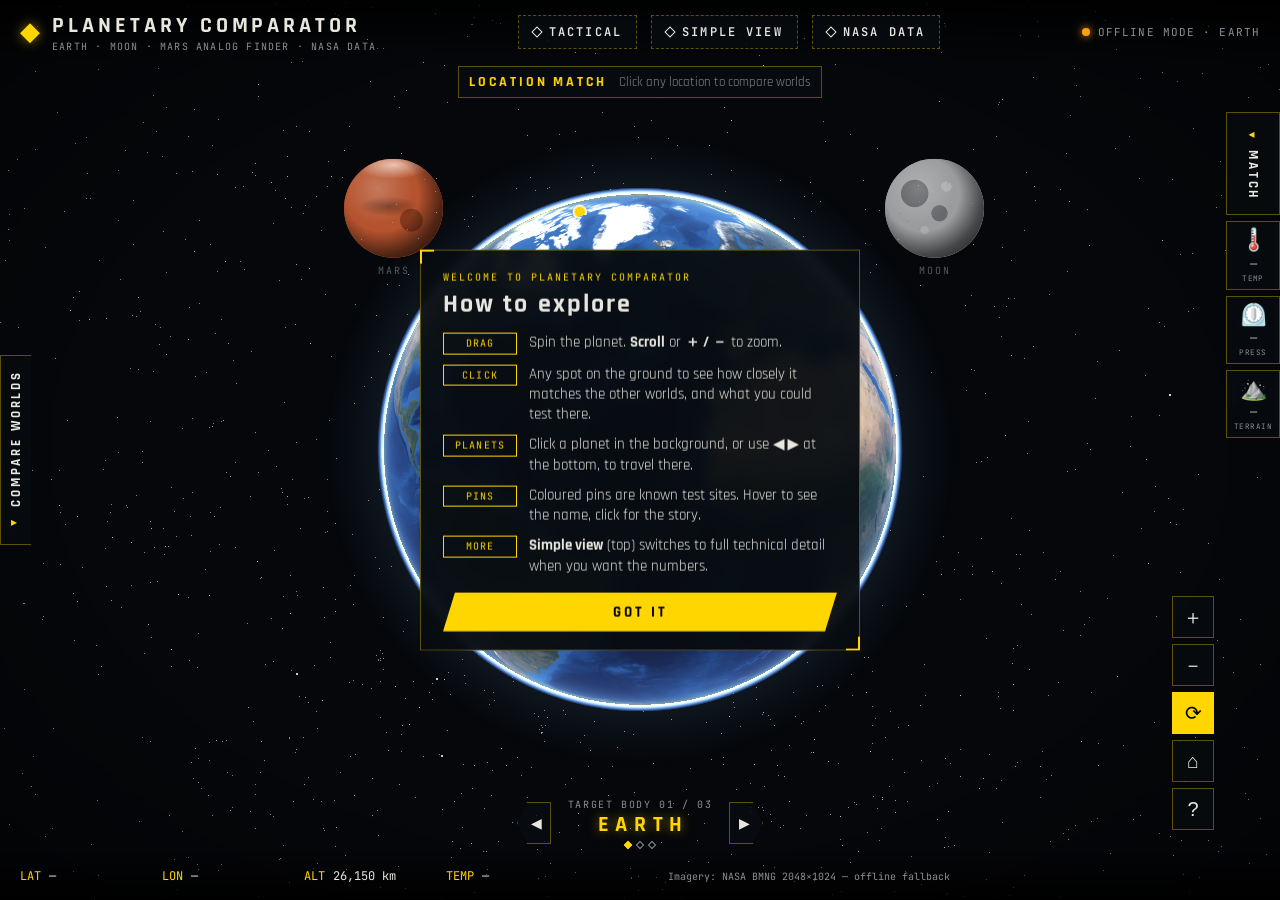
==== commit 2787f826: "finalise UI" ====
--- a/analog-atlas/analog-atlas/index.html
+++ b/analog-atlas/analog-atlas/index.html
@@ -3,12 +3,12 @@
 <head>
   <meta charset="utf-8">
   <meta name="viewport" content="width=device-width, initial-scale=1">
-  <title>Analog Atlas — Planetary Analog Command</title>
+  <title>Planetary Comparator — Earth · Moon · Mars</title>
   <link rel="preconnect" href="https://fonts.googleapis.com">
   <link href="https://fonts.googleapis.com/css2?family=Rajdhani:wght@500;600;700&family=JetBrains+Mono:wght@400;600&display=swap" rel="stylesheet">
   <link rel="stylesheet" href="css/style.css">
 </head>
-<body>
+<body class="left-collapsed right-collapsed">
   <!-- Other planets hang here, behind the transparent globe canvas (js/space.js). -->
   <div class="space" id="space" aria-hidden="true"></div>
   <!-- WorldWind draws into this canvas. Everything else is HUD layered on top. -->
@@ -21,8 +21,8 @@
     <div class="brand">
       <span class="brand-mark" aria-hidden="true">◆</span>
       <div>
-        <div class="brand-title">ANALOG ATLAS</div>
-        <div class="brand-sub">PLANETARY ANALOG COMMAND · PROTOTYPE</div>
+        <div class="brand-title">PLANETARY COMPARATOR</div>
+        <div class="brand-sub">EARTH · MOON · MARS ANALOG FINDER · NASA DATA</div>
       </div>
     </div>
     <div class="top-center">
@@ -41,11 +41,40 @@
     </div>
   </header>
 
-  <div class="left-col">
-    <aside class="panel temp-panel" id="temp-panel" aria-live="polite">
-      <div class="panel-head"><span>TEMPERATURE MATCH</span><span class="src-tag">NASA POWER</span></div>
-      <div class="temp-body" id="temp-body"></div>
+  <!-- Top centre: overall match for each other world (js/matchui.js) -->
+  <div class="match-bar" id="match-bar" aria-live="polite"></div>
+
+  <!-- Edge tabs that open / close the side panels (both start collapsed) -->
+  <button class="side-tab left" id="tab-left" aria-expanded="false" aria-controls="left-col" title="Show or hide Compare Worlds">
+    <span class="side-arrow" aria-hidden="true">▸</span><span class="side-label">COMPARE WORLDS</span>
+  </button>
+  <!-- Right-edge rail: MATCH tab + temperature / pressure / terrain symbols (always visible) -->
+  <div class="right-rail" id="right-rail">
+    <button class="side-tab right" id="tab-right" aria-expanded="false" aria-controls="site-detail" title="Show or hide the match details">
+      <span class="side-arrow" aria-hidden="true">◂</span><span class="side-label">MATCH</span><span class="side-badge" id="tab-right-badge"></span>
+    </button>
+    <div class="rail-metrics" id="rail-metrics" role="group" aria-label="Match by measurement"></div>
+  </div>
+
+  <div class="left-col" id="left-col">
+    <aside class="panel match-left-panel" aria-live="polite">
+      <div class="panel-head"><span>COMPARE WORLDS</span><span class="src-tag">NASA DATA</span></div>
+      <div class="match-left" id="match-left"></div>
     </aside>
+    <!-- Bottom left: advanced options (js/matchui.js renderAdvanced + imagery list) -->
+    <aside class="panel adv-panel" id="adv-panel">
+      <div class="panel-head"><span>ADVANCED OPTIONS</span></div>
+      <div class="adv-content">
+        <div id="adv-body"></div>
+        <div class="adv-lbl adv-imagery-lbl">IMAGERY</div>
+        <div class="imagery-list" id="imagery-list"></div>
+      </div>
+    </aside>
+
+  </div>
+
+  <!-- Teammate panels kept (hidden) so their code keeps running; removed from the layout by request -->
+  <div class="legacy-panels" hidden>
     <aside class="panel site-panel" id="site-list-panel">
       <div class="panel-head">
         <span id="site-list-title">ANALOG SITES</span><span class="count" id="site-count">0</span>
@@ -56,7 +85,6 @@
     </aside>
     <aside class="panel imagery-panel" id="imagery-panel">
       <div class="panel-head"><span>IMAGERY</span><span class="src-tag">NASA</span></div>
-      <div class="imagery-list" id="imagery-list"></div>
     </aside>
     <aside class="panel minimap-panel" id="minimap" aria-label="Mini map"></aside>
   </div>
--- a/analog-atlas/analog-atlas/css/style.css
+++ b/analog-atlas/analog-atlas/css/style.css
@@ -1,4 +1,4 @@
-/* Analog Atlas — tactical "mission select" HUD theme */
+/* Planetary Comparator (formerly Analog Atlas) — tactical "mission select" HUD theme */
 :root {
   --bg: #05070a;
   --panel: rgba(8, 12, 16, 0.78);
@@ -541,3 +541,200 @@
 .data-ramp { flex: 1; height: 10px; background: linear-gradient(90deg, #313695, #4575b4, #74add1, #abd9e9, #fee090, #fdae61, #f46d43, #d73027); }
 .data-readout { margin-top: 4px; font-family: var(--font-mono); font-size: 12px; color: var(--text); min-height: 1.4em; }
 @media (max-width: 820px) { .data-cards { grid-template-columns: 1fr; } .data-panel { top: 64px; } }
+
+/* ================= Location match layout (whiteboard) ================= */
+.sim { font-style: normal; font-family: var(--font-mono); font-size: 8px; letter-spacing: 0.08em; color: #000; background: #ffb340; padding: 0 3px; margin-left: 4px; vertical-align: 1px; }
+
+/* top centre bar */
+.match-bar {
+  position: fixed; top: 66px; left: 50%; transform: translateX(-50%); z-index: 5;
+  display: flex; align-items: center; gap: 8px; padding: 6px 10px;
+  background: var(--panel); border: 1px solid var(--panel-edge); backdrop-filter: blur(6px);
+  font-family: var(--font-ui); white-space: nowrap;
+}
+.mb-title { font-weight: 700; letter-spacing: 0.2em; font-size: 14px; color: var(--accent); padding-right: 4px; }
+.mb-hint { font-size: 13px; color: var(--muted); }
+.mb-chip {
+  display: flex; align-items: baseline; gap: 8px; cursor: pointer; padding: 3px 10px;
+  background: rgba(255,255,255,0.04); border: 1px solid var(--panel-edge); color: var(--text); font-family: var(--font-ui);
+}
+.mb-chip:hover { border-color: var(--accent); }
+.mb-body { font-family: var(--font-mono); font-size: 10px; letter-spacing: 0.14em; color: var(--muted); }
+.mb-pct { font-size: 20px; font-weight: 700; }
+.mb-chip.good .mb-pct, .mm2-pct.good, .mp-big.good b { color: #6fd08c; }
+.mb-chip.mid .mb-pct, .mm2-pct.mid, .mp-big.mid b { color: #fee08b; }
+.mb-chip.poor .mb-pct, .mm2-pct.poor, .mp-big.poor b { color: #f08a6b; }
+
+/* left column */
+.left-col { top: 108px; }
+.match-left-panel { flex: 0 1 auto; display: flex; flex-direction: column; min-height: 0; }
+.match-left { padding: 10px 12px 12px; display: flex; flex-direction: column; gap: 10px; overflow-y: auto; }
+.ml-hint { color: var(--muted); font-size: 13px; line-height: 1.4; }
+.ml-hint.err { color: #ff8a80; }
+.ml-ref { position: relative; padding-right: 26px; }
+.ml-ref-kicker { font-family: var(--font-mono); font-size: 9px; letter-spacing: 0.15em; color: var(--accent); }
+.ml-ref-name { font-weight: 700; font-size: 16px; letter-spacing: 0.04em; }
+.ml-ref-sub { font-family: var(--font-mono); font-size: 11px; color: var(--muted); }
+.ml-ref-vals { display: flex; gap: 12px; font-family: var(--font-mono); font-size: 11px; color: var(--muted); margin-top: 3px; }
+.ml-ref-vals b { color: var(--text); font-weight: 600; }
+.ml-clear { position: absolute; top: 0; right: 0; width: 22px; height: 22px; background: none; border: 1px solid var(--panel-edge); color: var(--text); cursor: pointer; font-size: 11px; }
+.ml-clear:hover { border-color: var(--accent); color: var(--accent); }
+.ml-chips { display: flex; gap: 4px; flex-wrap: wrap; }
+.ml-chips .chip[aria-pressed="true"], .adv-chips .chip[aria-pressed="true"], #adv-grid[aria-pressed="true"] { background: var(--accent); border-color: var(--accent); color: #000; }
+.mm2-list { display: flex; flex-direction: column; gap: 10px; }
+.mm2-card { border: 1px solid rgba(255,255,255,0.08); padding: 6px; }
+.mm2-head { display: flex; justify-content: space-between; align-items: baseline; font-weight: 700; letter-spacing: 0.16em; font-size: 13px; margin-bottom: 4px; }
+.mm2-pct { font-size: 18px; letter-spacing: 0.02em; }
+.mm2-map { position: relative; display: block; width: 100%; aspect-ratio: 2 / 1; padding: 0; border: 1px solid var(--panel-edge); background: #0b0d11; cursor: pointer; overflow: hidden; }
+.mm2-map:hover { border-color: var(--accent); }
+.mm2-map .flatmap { position: absolute; inset: 0; display: flex; }
+.mm2-map .flatmap img { height: 100%; object-fit: cover; }
+.mm2-heat { position: absolute; inset: 0; opacity: 0.72; pointer-events: none; }
+.mm2-heat canvas { width: 100%; height: 100%; display: block; image-rendering: pixelated; }
+.mm2-pin { position: absolute; width: 12px; height: 12px; transform: translate(-50%, -50%) rotate(45deg); pointer-events: none; }
+.mm2-pin.best { background: #1a9850; border: 2px solid #fff; box-shadow: 0 0 0 3px rgba(26,152,80,0.45); }
+.mm2-pin.ref { border: 2px solid #fff; border-radius: 50%; transform: translate(-50%, -50%); box-shadow: 0 0 0 2px rgba(0,0,0,0.5); }
+.mm2-scores { display: grid; grid-template-columns: repeat(3, 1fr); gap: 4px; margin-top: 5px; }
+.mm2-score { padding: 3px 5px; border: 1px solid rgba(255,255,255,0.08); }
+.mm2-score.on { border-color: var(--accent); background: rgba(255,255,255,0.05); }
+.mm2-score span { display: block; font-family: var(--font-mono); font-size: 9px; letter-spacing: 0.08em; color: var(--muted); }
+.mm2-score b { font-family: var(--font-mono); font-size: 14px; }
+.mm2-score.good b { color: #6fd08c; }
+.mm2-score.mid b { color: #fee08b; }
+.mm2-score.poor b { color: #f08a6b; }
+.mm2-note { font-size: 11px; color: var(--muted); margin-top: 4px; }
+
+/* bottom-left advanced options */
+.adv-panel { margin-top: auto; flex: 0 0 auto; }
+.adv-content { padding: 8px 12px 10px; display: flex; flex-direction: column; gap: 6px; max-height: 40vh; overflow-y: auto; }
+#adv-body { display: flex; flex-direction: column; gap: 6px; }
+.adv-row { display: grid; grid-template-columns: 92px 1fr; align-items: center; gap: 8px; }
+.adv-lbl { font-family: var(--font-mono); font-size: 10px; color: var(--muted); letter-spacing: 0.1em; }
+.adv-lbl b { color: var(--text); }
+.adv-chips { display: flex; gap: 4px; flex-wrap: wrap; }
+.adv-row input[type=range] { width: 100%; accent-color: var(--accent); margin: 0; }
+.adv-note { margin: 2px 0 0; font-size: 11px; color: var(--muted); line-height: 1.35; }
+.adv-imagery-lbl { margin-top: 4px; }
+.adv-content .imagery-list { padding: 0; }
+.chip:disabled { opacity: 0.4; cursor: not-allowed; }
+
+/* right panel: match card */
+.mp-head { display: grid; grid-template-columns: 34px 1fr 34px 30px; align-items: center; gap: 6px; padding: 12px 12px 10px; border-bottom: 1px solid var(--panel-edge); position: relative; }
+.mp-head .brief-close { position: static; }
+.mp-nav { height: 34px; background: rgba(255,255,255,0.04); border: 1px solid var(--panel-edge); color: var(--text); cursor: pointer; font-size: 14px; }
+.mp-nav:hover { background: var(--accent); color: #000; }
+.mp-title { text-align: center; }
+.mp-kicker { font-family: var(--font-mono); font-size: 10px; letter-spacing: 0.15em; color: var(--accent); }
+.mp-body { font-size: 24px; font-weight: 700; letter-spacing: 0.14em; }
+.mp-big { display: flex; align-items: baseline; justify-content: center; gap: 10px; margin: 4px 0 2px; }
+.mp-big b { font-size: 46px; line-height: 1; }
+.mp-big span { font-weight: 700; letter-spacing: 0.2em; font-size: 18px; }
+.mp-where { text-align: center; font-family: var(--font-mono); font-size: 11px; color: var(--muted); margin-bottom: 10px; }
+.mp-bars { display: flex; flex-direction: column; gap: 6px; margin-bottom: 10px; }
+.mp-bar { display: grid; grid-template-columns: 112px 1fr 40px; align-items: center; gap: 8px; font-size: 12px; }
+.mp-bar > span { font-family: var(--font-mono); font-size: 10px; letter-spacing: 0.08em; color: var(--muted); }
+.mp-track { height: 8px; background: rgba(255,255,255,0.08); position: relative; }
+.mp-track > span { position: absolute; inset: 0 auto 0 0; background: #91cf60; }
+.mp-bar.good .mp-track > span { background: #1a9850; }
+.mp-bar.mid .mp-track > span { background: #fee08b; }
+.mp-bar.poor .mp-track > span { background: #d73027; }
+.mp-bar b { font-family: var(--font-mono); text-align: right; }
+.mp-section { margin-top: 10px; padding: 2px 10px 6px; border-left: 3px solid var(--accent); background: rgba(255,255,255,0.03); }
+.mp-section h4 { margin-top: 8px; }
+.mp-section ul { margin: 4px 0 0; padding-left: 18px; font-size: 13px; }
+.mp-section li { margin: 3px 0; }
+.mp-section.rover { border-left-color: #4fc3f7; }
+.mp-section.human { border-left-color: #ff7043; }
+
+@media (max-width: 820px) { .match-bar { top: 58px; } .left-col { top: auto; } }
+
+/* keep the zoom buttons clear of the planet carousel when the right panel is open */
+.hud-right:not(.hidden) ~ .hud-controls { bottom: 120px; }
+
+/* ================= Collapsible side panels + metric tiles ================= */
+body.left-collapsed .left-col { display: none; }
+body.right-collapsed #site-detail { display: none !important; }
+body.right-collapsed .hud-right ~ .hud-controls { right: 20px; bottom: 70px; }
+
+.side-tab {
+  position: fixed; top: 50%; z-index: 6; display: flex; align-items: center; gap: 8px;
+  writing-mode: vertical-rl; padding: 14px 7px; cursor: pointer;
+  background: var(--panel); border: 1px solid var(--panel-edge); color: var(--text);
+  font-family: var(--font-ui); font-weight: 700; font-size: 13px; letter-spacing: 0.22em;
+  backdrop-filter: blur(6px); transition: left .2s, right .2s, background .15s;
+}
+.side-tab:hover { border-color: var(--accent); color: var(--accent); }
+.side-tab .side-arrow { writing-mode: horizontal-tb; font-size: 12px; color: var(--accent); }
+.side-tab.left { left: 0; transform: translateY(-50%) rotate(180deg); border-left: 0; }
+.side-tab.right { right: 0; transform: translateY(-50%); border-right: 0; }
+.side-tab.left .side-arrow { transform: rotate(180deg); }
+.side-tab .side-badge { writing-mode: horizontal-tb; font-family: var(--font-mono); font-size: 11px; letter-spacing: 0; padding: 2px 4px; background: var(--accent); color: #000; }
+.side-tab .side-badge:empty { display: none; }
+.side-tab.has-result:not([aria-expanded="true"]) { animation: tab-glow 2.4s ease-in-out infinite; }
+@keyframes tab-glow { 50% { box-shadow: 0 0 14px color-mix(in srgb, var(--accent) 60%, transparent); } }
+@media (prefers-reduced-motion: reduce) { .side-tab.has-result { animation: none !important; } }
+/* sit just outside the open panel */
+body:not(.left-collapsed) .side-tab.left { left: 310px; }
+body:not(.right-collapsed) .side-tab.right { right: 360px; }
+
+/* metric tiles on the right panel */
+.mt-tiles { display: grid; grid-template-columns: repeat(3, 1fr); gap: 8px; margin: 4px 0 2px; }
+.mt-tile {
+  display: flex; flex-direction: column; align-items: center; gap: 2px; padding: 10px 4px 8px; cursor: pointer;
+  background: var(--tint); border: 1px solid var(--edge); color: var(--text); font-family: var(--font-ui);
+  transition: transform .12s, box-shadow .12s;
+}
+.mt-tile:hover { transform: translateY(-1px); box-shadow: 0 0 0 1px var(--edge); }
+.mt-tile.open { box-shadow: 0 0 0 2px var(--edge); }
+.mt-icon { font-size: 30px; line-height: 1.1; }
+.mt-pct { font-family: var(--font-mono); font-size: 18px; font-weight: 600; }
+.mt-name { font-family: var(--font-mono); font-size: 9px; letter-spacing: 0.1em; color: var(--muted); text-align: center; }
+.mt-hint { text-align: center; margin: 4px 0 6px; }
+.mt-detail { border-left: 3px solid var(--edge); background: rgba(255,255,255,0.03); padding: 2px 10px 8px; margin-bottom: 10px; }
+.mt-detail h4 { margin-top: 8px; }
+.md-text { font-size: 13px; margin: 6px 0 4px; }
+.md-src { font-size: 11px; color: var(--muted); margin: 4px 0 0; line-height: 1.4; }
+.md-warn { font-size: 11px; color: #ffb340; margin: 6px 0 0; line-height: 1.4; }
+.mp-big b { color: var(--c, var(--text)) !important; }
+
+@media (max-width: 820px) {
+  body:not(.left-collapsed) .side-tab.left { left: calc(100vw - 52px); }
+  body:not(.right-collapsed) .side-tab.right { right: calc(100vw - 52px); }
+}
+
+/* longer app name: tighten the title on medium screens so it never touches the top buttons */
+@media (max-width: 1180px) { .brand-title { font-size: 18px; letter-spacing: 0.1em; } .brand-sub { letter-spacing: 0.04em; } }
+
+/* ================= Right-edge rail: MATCH tab + 🌡️ ⏲️ ⛰️ ================= */
+.right-rail {
+  position: fixed; top: 112px; right: 0; z-index: 6; width: 54px;
+  display: flex; flex-direction: column; align-items: stretch; gap: 6px;
+  transition: right .2s;
+}
+body:not(.right-collapsed) .right-rail { right: 360px; }
+.right-rail .side-tab.right { position: static; transform: none; align-self: stretch; justify-content: center; border-right: 1px solid var(--panel-edge); }
+.rail-metrics { display: flex; flex-direction: column; gap: 6px; }
+.rail-metric {
+  display: flex; flex-direction: column; align-items: center; gap: 1px; padding: 7px 2px 6px; cursor: pointer;
+  background: var(--panel); border: 1px solid var(--panel-edge); color: var(--text); font-family: var(--font-ui);
+  backdrop-filter: blur(6px); transition: transform .12s, box-shadow .12s;
+}
+.rail-metric.scored { background: var(--tint); border-color: var(--edge); }
+.rail-metric:hover { transform: translateX(-2px); border-color: var(--accent); }
+.rail-metric.open { box-shadow: 0 0 0 2px var(--edge, var(--accent)); }
+.rail-icon { font-size: 22px; line-height: 1.15; }
+.rail-pct { font-family: var(--font-mono); font-size: 12px; font-weight: 600; color: var(--muted); }
+.rail-name { font-family: var(--font-mono); font-size: 7.5px; letter-spacing: 0.06em; color: var(--muted); }
+
+/* zoom / rotate / home / help buttons: their own column, never under the rail or the tab */
+body.right-collapsed .hud-right ~ .hud-controls { right: 66px; bottom: 70px; }
+body:not(.right-collapsed) .hud-right ~ .hud-controls { right: 426px; bottom: 124px; }  /* above the planet carousel */
+
+@media (max-width: 820px) {
+  body:not(.right-collapsed) .right-rail { right: calc(100vw - 58px); }
+  body:not(.right-collapsed) .hud-right ~ .hud-controls { right: 66px; }
+}
+
+/* move the rail and edge tabs instantly (a sliding transition could get stuck mid-way) */
+.right-rail { transition: none; }
+.side-tab { transition: background .15s, border-color .15s, color .15s; }
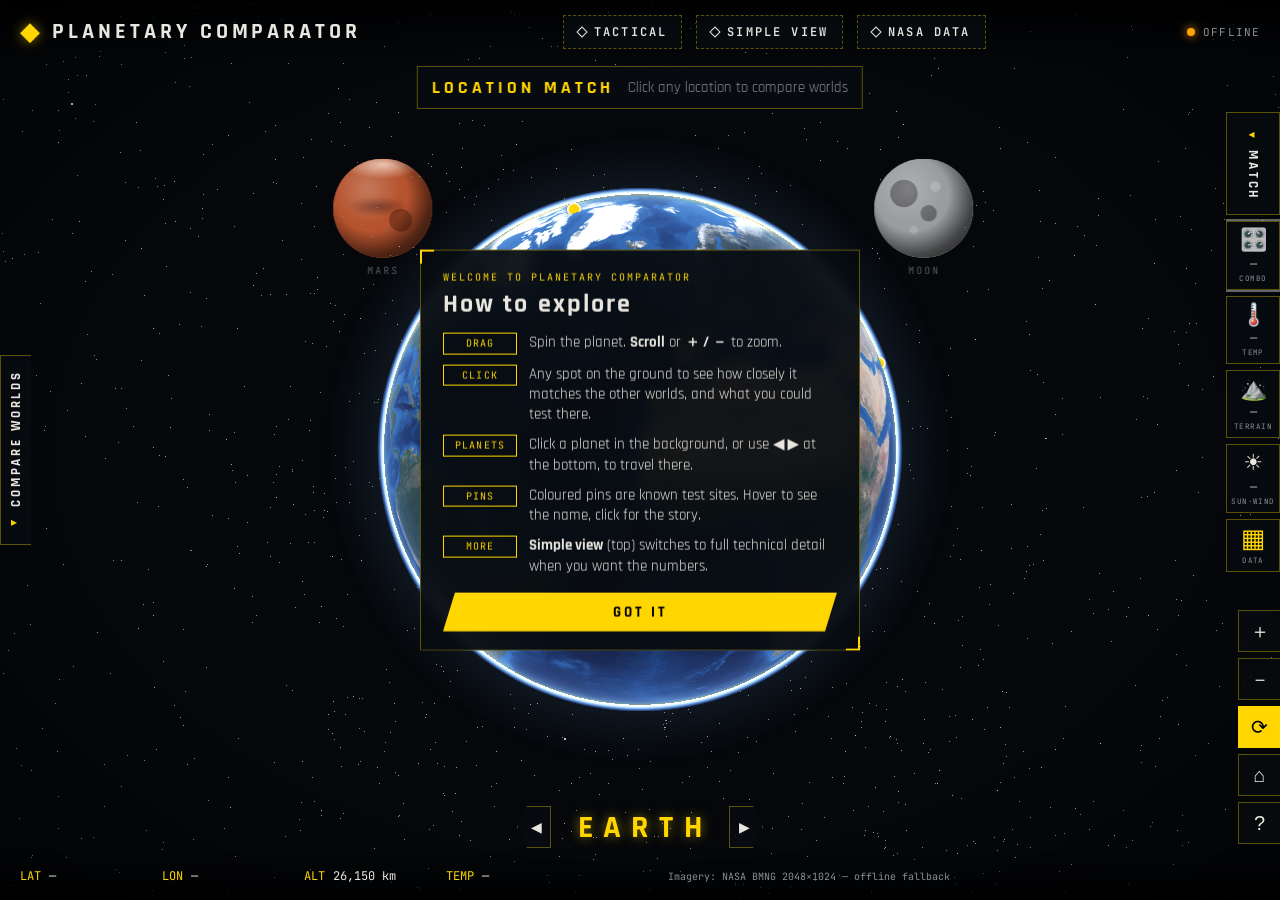
==== commit 6e6a9d11: "better UI" ====
--- a/analog-atlas/analog-atlas/index.html
+++ b/analog-atlas/analog-atlas/index.html
@@ -22,7 +22,6 @@
       <span class="brand-mark" aria-hidden="true">◆</span>
       <div>
         <div class="brand-title">PLANETARY COMPARATOR</div>
-        <div class="brand-sub">EARTH · MOON · MARS ANALOG FINDER · NASA DATA</div>
       </div>
     </div>
     <div class="top-center">
@@ -49,11 +48,21 @@
     <span class="side-arrow" aria-hidden="true">▸</span><span class="side-label">COMPARE WORLDS</span>
   </button>
   <!-- Right-edge rail: MATCH tab + temperature / pressure / terrain symbols (always visible) -->
-  <div class="right-rail" id="right-rail">
-    <button class="side-tab right" id="tab-right" aria-expanded="false" aria-controls="site-detail" title="Show or hide the match details">
-      <span class="side-arrow" aria-hidden="true">◂</span><span class="side-label">MATCH</span><span class="side-badge" id="tab-right-badge"></span>
-    </button>
-    <div class="rail-metrics" id="rail-metrics" role="group" aria-label="Match by measurement"></div>
+  <!-- Right edge: rail (top) and globe controls (bottom) share one column, so they never overlap -->
+  <div class="right-column" id="right-column">
+    <div class="right-rail" id="right-rail">
+      <button class="side-tab right" id="tab-right" aria-expanded="false" aria-controls="site-detail" title="Show or hide the match details">
+        <span class="side-arrow" aria-hidden="true">◂</span><span class="side-label">MATCH</span><span class="side-badge" id="tab-right-badge"></span>
+      </button>
+      <div class="rail-metrics" id="rail-metrics" role="group" aria-label="Match by measurement"></div>
+    </div>
+    <div class="hud-controls" role="toolbar" aria-label="Globe controls">
+      <button class="ctl" id="btn-zoom-in" title="Zoom in (+)">＋</button>
+      <button class="ctl" id="btn-zoom-out" title="Zoom out (−)">－</button>
+      <button class="ctl" id="btn-rotate" title="Toggle auto-rotate (R)" aria-pressed="true">⟳</button>
+      <button class="ctl" id="btn-reset" title="Reset view (H)">⌂</button>
+      <button class="ctl" id="btn-help" title="How to explore (?)">?</button>
+    </div>
   </div>
 
   <div class="left-col" id="left-col">
@@ -94,13 +103,6 @@
 
   <aside class="hud-right panel hidden" id="site-detail" aria-live="polite"></aside>
 
-  <div class="hud-controls" role="toolbar" aria-label="Globe controls">
-    <button class="ctl" id="btn-zoom-in" title="Zoom in (+)">＋</button>
-    <button class="ctl" id="btn-zoom-out" title="Zoom out (−)">－</button>
-    <button class="ctl" id="btn-rotate" title="Toggle auto-rotate (R)" aria-pressed="true">⟳</button>
-    <button class="ctl" id="btn-reset" title="Reset view (H)">⌂</button>
-    <button class="ctl" id="btn-help" title="How to explore (?)">?</button>
-  </div>
 
   <div class="help-card panel hidden" id="help-card" role="dialog" aria-labelledby="help-title"></div>
 
--- a/analog-atlas/analog-atlas/css/style.css
+++ b/analog-atlas/analog-atlas/css/style.css
@@ -738,3 +738,78 @@
 /* move the rail and edge tabs instantly (a sliding transition could get stuck mid-way) */
 .right-rail { transition: none; }
 .side-tab { transition: background .15s, border-color .15s, color .15s; }
+
+/* ================= Layout v3: right column, bigger match bar, cleaner carousel ================= */
+
+/* right edge: rail on top, globe controls at the bottom, flush to the screen edge, never overlapping */
+.right-column {
+  position: fixed; top: 112px; bottom: 56px; right: 0; z-index: 6;
+  display: flex; flex-direction: column; align-items: flex-end; gap: 10px; pointer-events: none;
+}
+.right-column > * { pointer-events: auto; }
+body:not(.right-collapsed) .right-column { right: 360px; }
+.right-column .right-rail { position: static !important; top: auto; right: auto !important; flex: 0 1 auto; min-height: 0; overflow-y: auto; overflow-x: hidden; scrollbar-width: none; }
+.right-column .right-rail::-webkit-scrollbar { display: none; }
+.right-column .hud-controls { position: static !important; right: auto !important; bottom: auto !important; margin-top: auto; flex: 0 0 auto; }
+.right-column .hud-controls .ctl { border-right: 0; }
+@media (max-width: 820px) { body:not(.right-collapsed) .right-column { right: calc(100vw - 58px); } }
+
+/* bigger LOCATION MATCH bar + go-to buttons */
+.match-bar { padding: 9px 14px; gap: 10px; }
+.mb-title { font-size: 18px; letter-spacing: 0.22em; }
+.mb-hint { font-size: 15px; }
+.mb-chip { padding: 4px 12px; }
+.mb-chip.active { border-color: var(--accent); box-shadow: inset 0 -2px 0 var(--accent); }
+.mb-body { font-size: 12px; }
+.mb-pct { font-size: 26px; }
+.mb-sep { width: 1px; align-self: stretch; background: var(--panel-edge); margin: 0 2px; }
+.mb-go {
+  font-family: var(--font-ui); font-weight: 700; font-size: 13px; letter-spacing: 0.1em; cursor: pointer; white-space: nowrap;
+  padding: 7px 10px; background: rgba(255,255,255,0.04); border: 1px solid var(--panel-edge); color: var(--text);
+}
+.mb-go:hover:not(:disabled) { background: var(--accent); color: #000; border-color: var(--accent); }
+.mb-go:disabled { opacity: 0.4; cursor: not-allowed; }
+@media (max-width: 1100px) { .mb-go { font-size: 11px; padding: 6px 7px; } .mb-pct { font-size: 22px; } }
+
+/* bottom-centre planet selector: just the name (bigger) and the arrows */
+.planet-select .ps-kicker, .planet-select .ps-pips { display: none !important; }
+.planet-select .ps-name { font-size: 32px; letter-spacing: 0.32em; }
+
+/* rail: data-grid symbol */
+.rail-metric.grid .rail-icon { font-size: 26px; line-height: 1; color: var(--accent); }
+.mt-score { font-family: var(--font-mono); margin-left: 6px; }
+
+/* left panel: which map is showing */
+.ml-showing { font-size: 12px; color: var(--muted); }
+.ml-showing b { color: var(--text); letter-spacing: 0.06em; }
+.ml-showing span { font-size: 11px; }
+
+/* combo weight sliders */
+.cw-list { display: flex; flex-direction: column; gap: 10px; margin: 8px 0; }
+.cw-top { display: flex; justify-content: space-between; font-size: 13px; }
+.cw-top b { font-family: var(--font-mono); }
+.cw-row input[type=range] { width: 100%; accent-color: var(--accent); margin: 4px 0 0; }
+.cw-share { font-family: var(--font-mono); font-size: 10px; color: var(--muted); }
+.cw-reset { margin-top: 2px; }
+
+/* data grid */
+.data-grid td.na { color: var(--muted); font-style: italic; font-size: 11px; }
+.data-grid .dg-group td { font-family: var(--font-mono); font-size: 10px; letter-spacing: 0.14em; color: var(--accent); padding-top: 10px; border-bottom: 1px solid var(--panel-edge); }
+.data-grid.consts td { font-size: 12px; vertical-align: top; }
+.dg-sub { font-family: var(--font-ui); font-weight: 400; letter-spacing: 0.02em; color: var(--muted); font-size: 11px; margin-left: 6px; }
+
+/* right column on shorter screens: everything stays visible and nothing overlaps */
+@media (max-height: 820px) {
+  .right-column { top: 104px; gap: 8px; }
+  .right-column .side-tab.right { writing-mode: horizontal-tb; padding: 6px 4px; gap: 4px; flex-direction: column; letter-spacing: 0.1em; font-size: 10px; }
+  .right-column .side-tab.right .side-label { font-size: 10px; }
+  .rail-metric { padding: 4px 2px; }
+  .rail-icon { font-size: 18px; }
+  .rail-pct { font-size: 11px; }
+  .right-column .hud-controls { gap: 5px; }
+  .right-column .hud-controls .ctl { width: 36px; height: 34px; font-size: 17px; }
+}
+@media (max-height: 700px) {
+  .rail-name { display: none; }
+  .right-column .hud-controls { display: grid; grid-template-columns: repeat(2, 36px); direction: rtl; }
+}
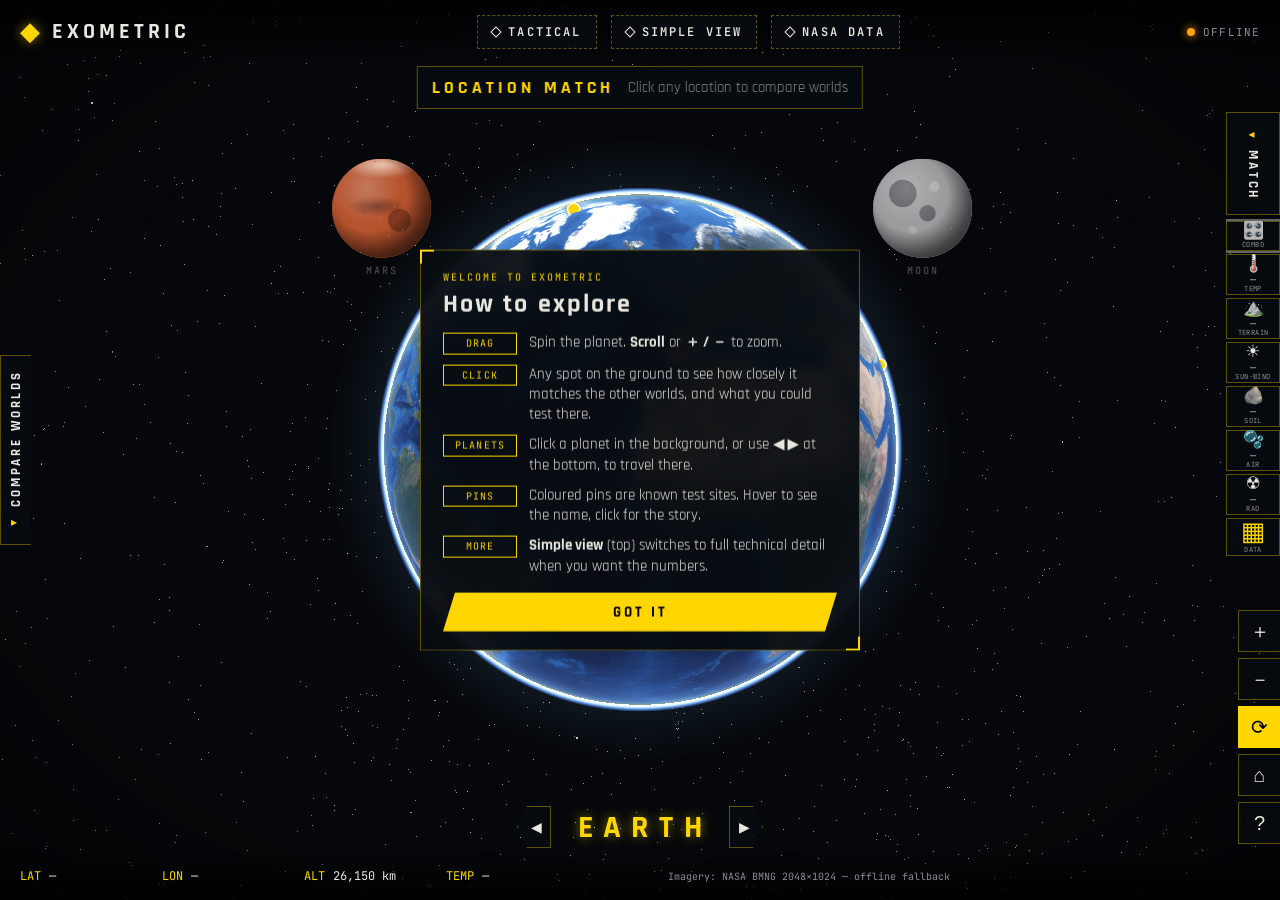
==== commit d8c954e8: "title change plus less emojis" ====
--- a/analog-atlas/analog-atlas/index.html
+++ b/analog-atlas/analog-atlas/index.html
@@ -3,7 +3,7 @@
 <head>
   <meta charset="utf-8">
   <meta name="viewport" content="width=device-width, initial-scale=1">
-  <title>Planetary Comparator — Earth · Moon · Mars</title>
+  <title>ExoMetric — Earth · Moon · Mars</title>
   <link rel="preconnect" href="https://fonts.googleapis.com">
   <link href="https://fonts.googleapis.com/css2?family=Rajdhani:wght@500;600;700&family=JetBrains+Mono:wght@400;600&display=swap" rel="stylesheet">
   <link rel="stylesheet" href="css/style.css">
@@ -21,7 +21,7 @@
     <div class="brand">
       <span class="brand-mark" aria-hidden="true">◆</span>
       <div>
-        <div class="brand-title">PLANETARY COMPARATOR</div>
+        <div class="brand-title">EXOMETRIC</div>
       </div>
     </div>
     <div class="top-center">
--- a/analog-atlas/analog-atlas/css/style.css
+++ b/analog-atlas/analog-atlas/css/style.css
@@ -1,4 +1,4 @@
-/* Planetary Comparator (formerly Analog Atlas) — tactical "mission select" HUD theme */
+/* ExoMetric (formerly Planetary Comparator / Analog Atlas) — tactical "mission select" HUD theme */
 :root {
   --bg: #05070a;
   --panel: rgba(8, 12, 16, 0.78);
@@ -644,6 +644,8 @@
 .mp-section ul { margin: 4px 0 0; padding-left: 18px; font-size: 13px; }
 .mp-section li { margin: 3px 0; }
 .mp-section.rover { border-left-color: #4fc3f7; }
+.mp-section.base { border-left-color: #ffb340; }
+.mp-section.tests { border-left-color: #7ee787; }
 .mp-section.human { border-left-color: #ff7043; }
 
 @media (max-width: 820px) { .match-bar { top: 58px; } .left-col { top: auto; } }
@@ -798,14 +800,21 @@
 .data-grid.consts td { font-size: 12px; vertical-align: top; }
 .dg-sub { font-family: var(--font-ui); font-weight: 400; letter-spacing: 0.02em; color: var(--muted); font-size: 11px; margin-left: 6px; }
 
+/* eight rail symbols (with soil, air and radiation): compact them on anything up to a 1080p screen,
+   so all of them stay visible from 768 px high upwards (measured: 1366x768, 1440x900, 1920x1080) */
+@media (max-height: 1100px) {
+  .rail-metrics { gap: 3px; }
+  .rail-metric { padding: 1px 2px; gap: 0; }
+  .rail-icon { font-size: 17px; line-height: 1.05; }
+  .rail-pct { font-size: 10px; line-height: 1.15; }
+  .rail-name { font-size: 7px; line-height: 1.1; }
+}
+
 /* right column on shorter screens: everything stays visible and nothing overlaps */
 @media (max-height: 820px) {
   .right-column { top: 104px; gap: 8px; }
   .right-column .side-tab.right { writing-mode: horizontal-tb; padding: 6px 4px; gap: 4px; flex-direction: column; letter-spacing: 0.1em; font-size: 10px; }
   .right-column .side-tab.right .side-label { font-size: 10px; }
-  .rail-metric { padding: 4px 2px; }
-  .rail-icon { font-size: 18px; }
-  .rail-pct { font-size: 11px; }
   .right-column .hud-controls { gap: 5px; }
   .right-column .hud-controls .ctl { width: 36px; height: 34px; font-size: 17px; }
 }
@@ -813,3 +822,87 @@
   .rail-name { display: none; }
   .right-column .hud-controls { display: grid; grid-template-columns: repeat(2, 36px); direction: rtl; }
 }
+
+/* ================= v4: scrollbars, data-grid boxes, mission-site picker ================= */
+
+/* themed scrollbars (Firefox + Chromium/Edge/Safari) */
+* { scrollbar-width: thin; scrollbar-color: var(--accent-dim) rgba(255,255,255,0.04); }
+*::-webkit-scrollbar { width: 8px; height: 8px; }
+*::-webkit-scrollbar-track { background: rgba(255,255,255,0.03); }
+*::-webkit-scrollbar-thumb { background: var(--accent-dim); border: 2px solid transparent; background-clip: padding-box; border-radius: 0; }
+*::-webkit-scrollbar-thumb:hover { background: var(--accent); background-clip: padding-box; }
+*::-webkit-scrollbar-corner { background: transparent; }
+
+/* ▦ data grid: two areas of symbol boxes */
+.dg-area { margin: 8px 0 12px; }
+.dg-area-head { font-family: var(--font-mono); font-size: 11px; font-weight: 600; letter-spacing: 0.18em; color: var(--accent); margin-bottom: 6px; }
+.dg-area-head span { font-family: var(--font-ui); font-weight: 400; letter-spacing: 0.02em; color: var(--muted); margin-left: 6px; font-size: 11px; }
+.dg-tiles { display: grid; grid-template-columns: repeat(2, 1fr); gap: 6px; }
+.dg-tile {
+  display: grid; grid-template-columns: 26px 1fr; grid-template-rows: auto auto auto; column-gap: 6px; row-gap: 1px;
+  padding: 6px 7px; border: 1px solid rgba(255,255,255,0.1); background: rgba(255,255,255,0.03); min-width: 0;
+}
+.dg-tile.const { border-color: color-mix(in srgb, var(--accent) 35%, transparent); }
+.dg-tile.na { opacity: 0.55; }
+.dg-ico { grid-row: 1 / span 3; font-size: 20px; line-height: 1.2; text-align: center; }
+.dg-lbl { font-family: var(--font-mono); font-size: 9.5px; letter-spacing: 0.08em; color: var(--muted); text-transform: uppercase; white-space: nowrap; overflow: hidden; text-overflow: ellipsis; }
+.dg-v { font-size: 12px; line-height: 1.3; overflow-wrap: anywhere; }
+.dg-v i { font-style: normal; font-family: var(--font-mono); font-size: 9px; color: var(--muted); margin-right: 4px; }
+.dg-v.na { color: var(--muted); font-style: italic; font-size: 11px; }
+
+/* mission-site picker (Moon & Mars targets CSVs) */
+.ml-picker { display: flex; flex-direction: column; gap: 4px; }
+.ml-picker > span { font-family: var(--font-mono); font-size: 10px; letter-spacing: 0.12em; color: var(--accent); }
+.ml-picker select {
+  width: 100%; padding: 6px 8px; background: #0b0e13; color: var(--text); border: 1px solid var(--panel-edge);
+  font-family: var(--font-ui); font-size: 14px; cursor: pointer;
+}
+.ml-picker select:focus { outline: 1px solid var(--accent); }
+.ml-picker optgroup { color: var(--accent); font-family: var(--font-mono); font-size: 11px; }
+.ml-picker option { color: var(--text); font-family: var(--font-ui); font-size: 14px; }
+
+/* right panel starts below the LOCATION MATCH bar so they never overlap */
+.hud-right { top: 108px; max-height: calc(100vh - 172px); }
+.hud-right { top: 132px; max-height: calc(100vh - 196px); }
+body:not(.right-collapsed) .right-column { top: 132px; }
+
+/* keep the planet selector centred in the free space between open panels (never under the right column) */
+body:not(.right-collapsed) .planet-select { left: calc((100vw - 414px) / 2); }
+body:not(.left-collapsed):not(.right-collapsed) .planet-select { left: calc((100vw - 414px + 310px) / 2); }
+body:not(.left-collapsed).right-collapsed .planet-select { left: calc((100vw + 310px - 66px) / 2); }
+
+/* ▦ grid boxes as buttons (like the rail symbols) */
+.dg-btn {
+  grid-template-columns: 26px 1fr auto; text-align: left; cursor: pointer; font: inherit; color: var(--text);
+  background: var(--tint, rgba(255,255,255,0.03)); border: 1px solid var(--edge, rgba(255,255,255,0.12));
+  transition: transform .12s, box-shadow .12s, border-color .12s;
+}
+.dg-btn:hover { transform: translateY(-1px); border-color: var(--accent); }
+.dg-btn:focus-visible { outline: 2px solid var(--accent); outline-offset: 1px; }
+.dg-btn.selected { box-shadow: 0 0 0 2px var(--edge, var(--accent)); border-color: var(--edge, var(--accent)); }
+.dg-btn.nocmp { --tint: rgba(255,255,255,0.025); --edge: rgba(255,255,255,0.1); opacity: 0.75; }
+.dg-btn.const { --tint: rgba(255,255,255,0.03); --edge: color-mix(in srgb, var(--accent) 35%, transparent); }
+.dg-btn .dg-lbl { grid-column: 2; grid-row: 1; }
+.dg-btn .dg-pct { grid-column: 3; grid-row: 1; font-family: var(--font-mono); font-size: 12px; font-weight: 600; color: var(--muted); }
+.dg-btn .dg-v { grid-column: 2 / span 2; }
+.dg-btn .dg-ico { grid-row: 1 / span 3; }
+
+/* detail card for the selected box */
+.dg-card { border: 1px solid var(--edge, var(--panel-edge)); border-left-width: 3px; background: rgba(255,255,255,0.03); padding: 8px 10px; margin: 6px 0 10px; }
+.dg-card.const { --edge: color-mix(in srgb, var(--accent) 60%, transparent); }
+.dg-card-top { display: grid; grid-template-columns: 30px 1fr auto; align-items: center; gap: 8px; margin-bottom: 4px; }
+.dg-card-ico { font-size: 24px; text-align: center; }
+.dg-card-name { font-weight: 700; font-size: 15px; letter-spacing: 0.03em; }
+.dg-card-sub { font-family: var(--font-mono); font-size: 10px; color: var(--muted); }
+.dg-card-pct { font-family: var(--font-mono); font-size: 22px; }
+.dg-card td.na { color: var(--muted); font-style: italic; }
+.dg-card tr.on td { color: var(--text); font-weight: 600; }
+.dg-hint { margin: 4px 0 8px; }
+
+/* combo: mission preset box */
+.cw-preset { border: 1px solid var(--panel-edge); background: rgba(255,255,255,0.03); padding: 6px 9px; margin: 4px 0 6px; font-size: 12px; }
+.cw-preset b { letter-spacing: 0.12em; font-size: 12px; }
+.cw-preset > span { color: var(--muted); font-size: 11px; }
+.cw-preset ul { margin: 4px 0; padding-left: 16px; }
+.cw-preset li { margin: 1px 0; }
+.cw-preset-note { display: block; font-family: var(--font-mono); font-size: 10px; color: var(--muted) !important; }
